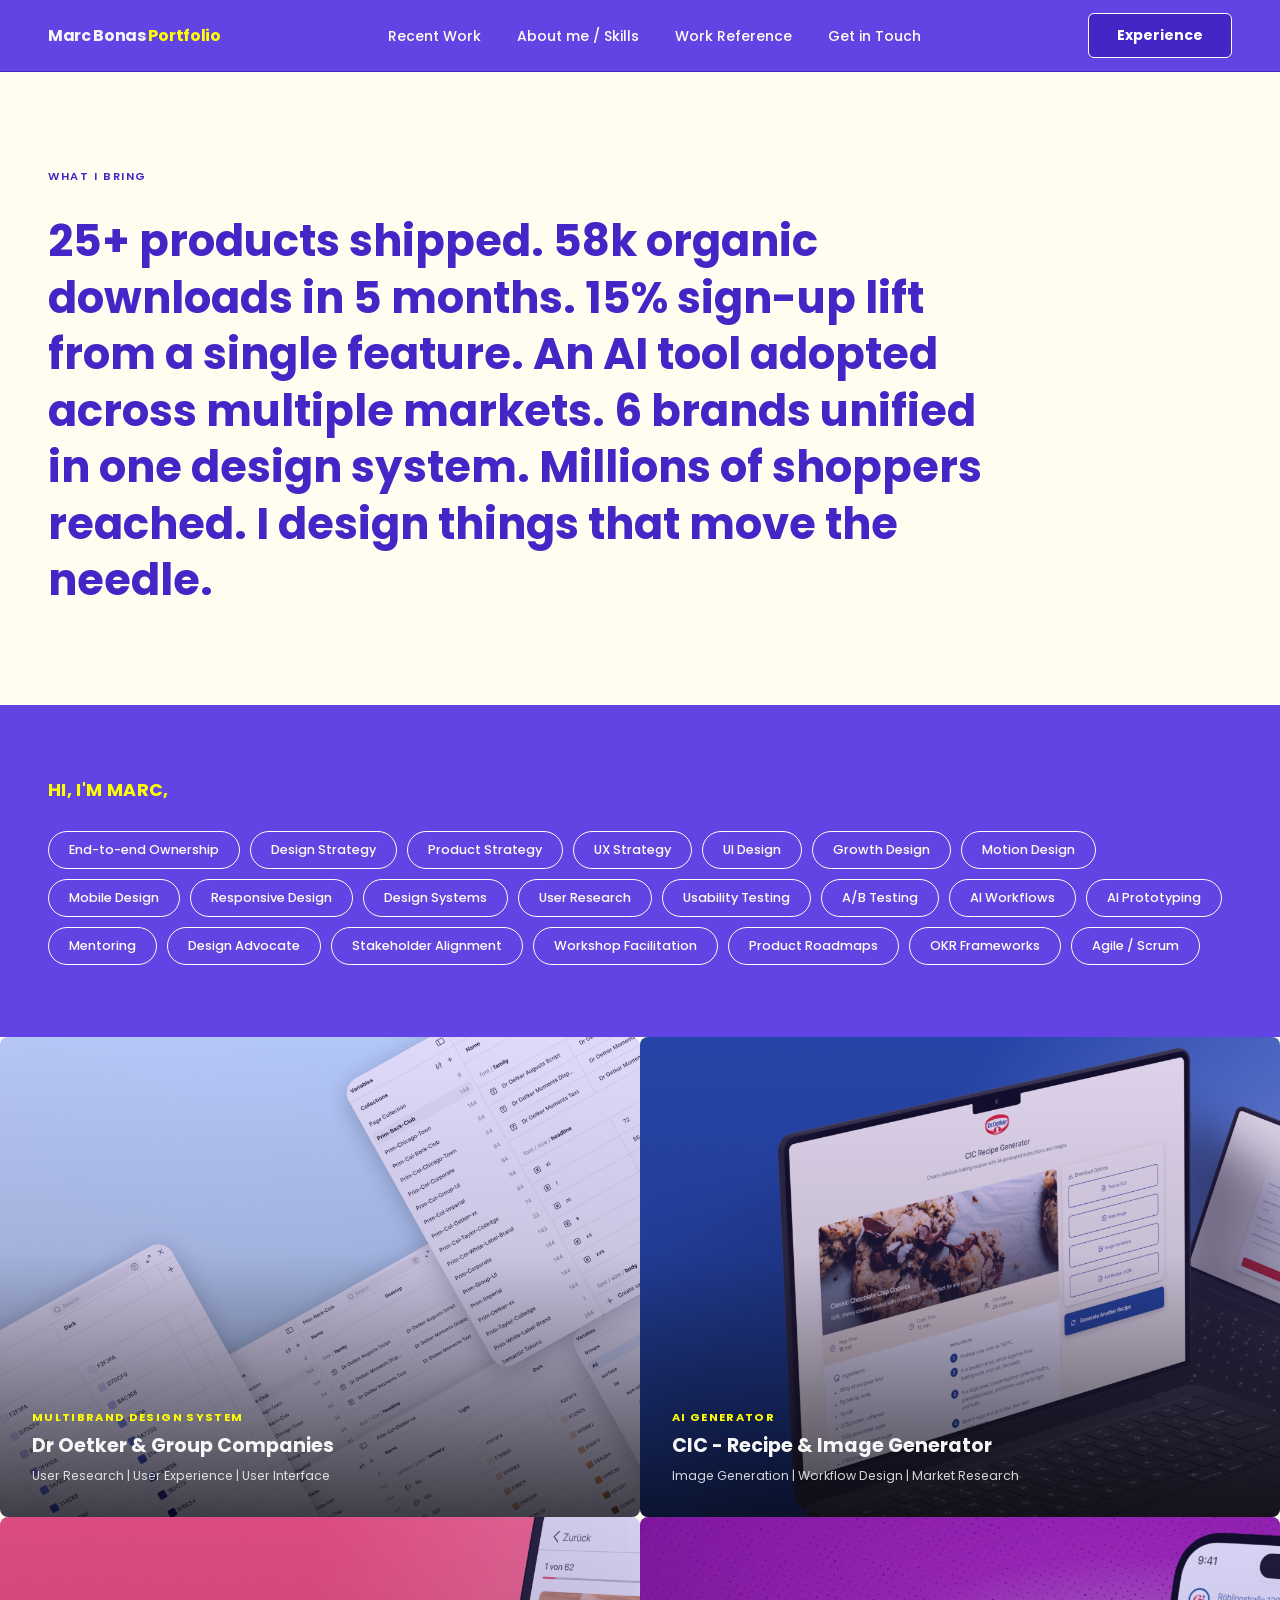
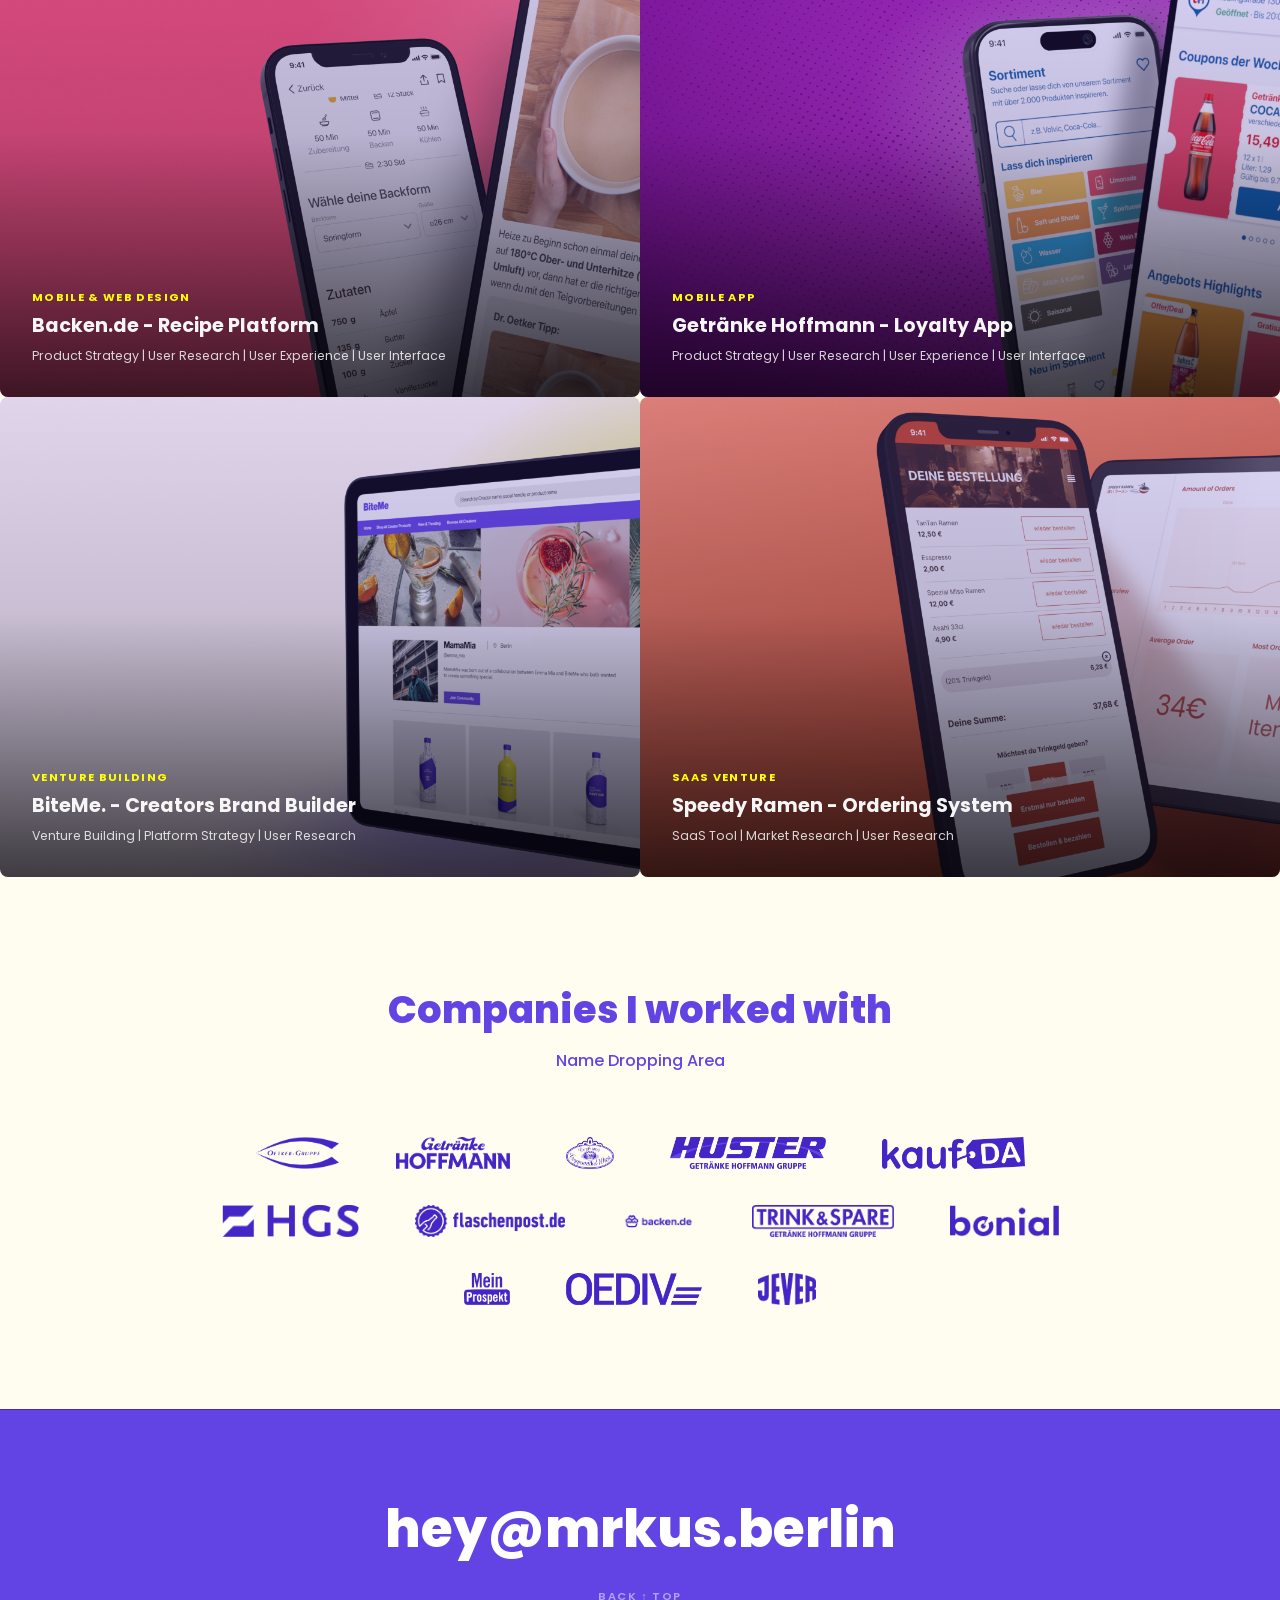
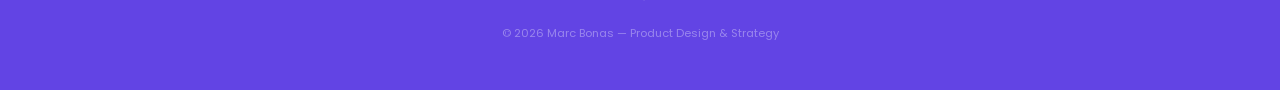
==== index.html @ 0bc45891 "Initial commit: portfolio homepage and CIC case study template Homepage with hero, skills, case stud" ====
<!DOCTYPE html>
<html lang="en">
<head>
  <meta charset="UTF-8">
  <meta name="viewport" content="width=device-width, initial-scale=1.0">
  <title>Marc Bonas — Product Design & Strategy</title>
  <link rel="preconnect" href="https://fonts.googleapis.com">
  <link rel="preconnect" href="https://fonts.gstatic.com" crossorigin>
  <link href="https://fonts.googleapis.com/css2?family=Poppins:ital,wght@0,400;0,500;0,600;0,700;0,800;0,900;1,700&display=swap" rel="stylesheet">
  <link rel="stylesheet" href="css/style.css">
</head>
<body>

  <!-- NAVBAR -->
  <nav class="navbar">
    <a href="index.html" class="logo">Marc Bonas <span class="logo-accent">Portfolio</span></a>
    <ul class="nav-links">
      <li><a href="#recent-work">Recent Work</a></li>
      <li><a href="about.html">About me / Skills</a></li>
      <li><a href="work-reference.html">Work Reference</a></li>
      <li><a href="mailto:hey@mrkus.berlin">Get in Touch</a></li>
    </ul>
    <a href="cv.html" class="btn-nav">Experience</a>
    <button class="hamburger" aria-label="Toggle menu">
      <span></span><span></span><span></span>
    </button>
  </nav>

  <!-- HERO -->
  <section class="hero">
    <div class="hero-inner">
      <span class="label">What I Bring</span>
      <h1 class="hero-text fade-up">
        25+ products shipped. 58k organic downloads in 5 months. 15% sign-up lift from a single feature. An AI tool adopted across multiple markets. 6 brands unified in one design system. Millions of shoppers reached. <strong>I design things that move the needle.</strong>
      </h1>
    </div>
  </section>

  <!-- SKILLS -->
  <section class="skills">
    <div class="skills-inner">
      <p class="skills-intro">HI, I'M MARC,</p>
      <div class="tags">
        <span class="tag">End-to-end Ownership</span>
        <span class="tag">Design Strategy</span>
        <span class="tag">Product Strategy</span>
        <span class="tag">UX Strategy</span>
        <span class="tag">UI Design</span>
        <span class="tag">Growth Design</span>
        <span class="tag">Motion Design</span>
        <span class="tag">Mobile Design</span>
        <span class="tag">Responsive Design</span>
        <span class="tag">Design Systems</span>
        <span class="tag">User Research</span>
        <span class="tag">Usability Testing</span>
        <span class="tag">A/B Testing</span>
        <span class="tag">AI Workflows</span>
        <span class="tag">AI Prototyping</span>
        <span class="tag">Mentoring</span>
        <span class="tag">Design Advocate</span>
        <span class="tag">Stakeholder Alignment</span>
        <span class="tag">Workshop Facilitation</span>
        <span class="tag">Product Roadmaps</span>
        <span class="tag">OKR Frameworks</span>
        <span class="tag">Agile / Scrum</span>
      </div>
    </div>
  </section>

  <!-- CASE STUDIES -->
  <section id="recent-work">
    <div class="case-grid">

      <a href="work/design-system.html" class="case-card fade-up">
        <img src="assets/case-studies/design-system/teaser.png" alt="Dr Oetker & Group Companies">
        <div class="case-overlay">
          <span class="case-cat">Multibrand Design System</span>
          <h3 class="case-title">Dr Oetker & Group Companies</h3>
          <p class="case-tags">User Research | User Experience | User Interface</p>
        </div>
      </a>

      <a href="work/cic.html" class="case-card fade-up">
        <img src="assets/case-studies/cic/teaser.png" alt="CIC - Recipe & Image Generator">
        <div class="case-overlay">
          <span class="case-cat">AI Generator</span>
          <h3 class="case-title">CIC - Recipe & Image Generator</h3>
          <p class="case-tags">Image Generation | Workflow Design | Market Research</p>
        </div>
      </a>

      <a href="work/backende.html" class="case-card fade-up">
        <img src="assets/case-studies/backen/teaser.png" alt="Backen.de - Recipe Platform">
        <div class="case-overlay">
          <span class="case-cat">Mobile & Web Design</span>
          <h3 class="case-title">Backen.de - Recipe Platform</h3>
          <p class="case-tags">Product Strategy | User Research | User Experience | User Interface</p>
        </div>
      </a>

      <a href="work/gh-go.html" class="case-card fade-up">
        <img src="assets/case-studies/ghgo/teaser.png" alt="Getränke Hoffmann - Loyalty App">
        <div class="case-overlay">
          <span class="case-cat">Mobile App</span>
          <h3 class="case-title">Getränke Hoffmann - Loyalty App</h3>
          <p class="case-tags">Product Strategy | User Research | User Experience | User Interface</p>
        </div>
      </a>

      <a href="work/biteme.html" class="case-card fade-up">
        <img src="assets/case-studies/biteme/teaser.png" alt="BiteMe. - Creators Brand Builder">
        <div class="case-overlay">
          <span class="case-cat">Venture Building</span>
          <h3 class="case-title">BiteMe. - Creators Brand Builder</h3>
          <p class="case-tags">Venture Building | Platform Strategy | User Research</p>
        </div>
      </a>

      <a href="work/speedy-ramen.html" class="case-card fade-up">
        <img src="assets/case-studies/speedy-ramen/teaser.png" alt="Speedy Ramen - Ordering System">
        <div class="case-overlay">
          <span class="case-cat">SaaS Venture</span>
          <h3 class="case-title">Speedy Ramen - Ordering System</h3>
          <p class="case-tags">SaaS Tool | Market Research | User Research</p>
        </div>
      </a>

    </div>
  </section>

  <!-- COMPANIES -->
  <section class="companies fade-up">
    <div class="companies-inner">
      <h2 class="section-title">Companies I worked with</h2>
      <p class="section-sub">Name Dropping Area</p>
      <div class="logos-grid">
        <img src="assets/logos/oetker.png" alt="Dr Oetker">
        <img src="assets/logos/gh.png" alt="Getränke Hoffmann">
        <img src="assets/logos/coppenrath.png" alt="Coppenrath Wiese">
        <img src="assets/logos/huster.png" alt="Huster">
        <img src="assets/logos/radeberger.png" alt="Radeberger">
        <img src="assets/logos/hgs.png" alt="HGS">
        <img src="assets/logos/flaschenpost.png" alt="Flaschenpost">
        <img src="assets/logos/bao.png" alt="Backen.de">
        <img src="assets/logos/ts.png" alt="Trink & Spare">
        <img src="assets/logos/bonial.png" alt="Bonial">
        <img src="assets/logos/mp.png" alt="Mein Preispirat">
        <img src="assets/logos/oediv.png" alt="OEDIV">
        <img src="assets/logos/jever.png" alt="Jever">
      </div>
    </div>
  </section>

  <!-- FOOTER -->
  <footer class="footer">
    <a href="mailto:hey@mrkus.berlin" class="footer-email">hey@mrkus.berlin</a>
    <a href="#top" class="back-top">BACK ↑ TOP</a>
    <p class="footer-copy">© 2026 Marc Bonas — Product Design & Strategy</p>
  </footer>

  <script src="js/main.js"></script>
</body>
</html>
---- css/style.css ----
:root {
  --purple: #6244E4;
  --purple-dark: #4426C6;
  --cream: #FFFDEF;
  --offwhite: #F6F6F6;
  --yellow: #FFFF00;
  --dark: #111111;
  --white: #ffffff;
  --muted: rgba(98, 68, 228, 0.35);
  --font: 'Poppins', sans-serif;
  --nav-h: 72px;
  --max-w: 1280px;
}

*, *::before, *::after { box-sizing: border-box; margin: 0; padding: 0; }

html { scroll-behavior: smooth; }

body {
  font-family: var(--font);
  background: var(--cream);
  color: var(--dark);
  overflow-x: hidden;
}

img { display: block; max-width: 100%; }

a { text-decoration: none; }

/* ─── NAVBAR ─────────────────────────────────────── */
.navbar {
  position: fixed;
  inset: 0 0 auto 0;
  z-index: 200;
  height: var(--nav-h);
  display: flex;
  align-items: center;
  justify-content: space-between;
  padding: 0 48px;
  background: var(--purple);
  border-bottom: 1px solid var(--purple-dark);
}

.logo {
  font-size: 1rem;
  font-weight: 700;
  color: var(--offwhite);
  letter-spacing: -0.02em;
  white-space: nowrap;
}

.logo-accent {
  color: var(--yellow);
}

.nav-links {
  display: flex;
  list-style: none;
  gap: 36px;
}

.nav-links a {
  font-size: 0.875rem;
  font-weight: 500;
  color: var(--cream);
  transition: color 0.2s;
  position: relative;
  padding-bottom: 2px;
}

.nav-links a::after {
  content: '';
  position: absolute;
  bottom: -2px;
  left: 0;
  right: 0;
  height: 1.5px;
  background: var(--cream);
  transform: scaleX(0);
  transition: transform 0.2s;
}

.nav-links a:hover { color: var(--yellow); }
.nav-links a:hover::after { transform: scaleX(0); }
.nav-links a.active::after { transform: scaleX(1); }

.btn-nav {
  display: inline-flex;
  align-items: center;
  padding: 11px 28px;
  border: 1px solid var(--cream);
  border-radius: 6px;
  font-family: var(--font);
  font-size: 0.875rem;
  font-weight: 700;
  background: var(--purple-dark);
  color: var(--white);
  transition: opacity 0.2s;
  white-space: nowrap;
}

.btn-nav:hover {
  opacity: 0.85;
}

.hamburger {
  display: none;
  flex-direction: column;
  gap: 5px;
  background: none;
  border: none;
  cursor: pointer;
  padding: 6px;
}

.hamburger span {
  display: block;
  width: 24px;
  height: 2px;
  background: var(--cream);
  border-radius: 2px;
  transition: all 0.3s;
}

/* ─── HERO ───────────────────────────────────────── */
.hero {
  padding: calc(var(--nav-h) + 96px) 48px 96px;
  background: var(--cream);
}

.hero-inner { max-width: var(--max-w); margin: 0 auto; }

.label {
  display: block;
  font-size: 0.7rem;
  font-weight: 600;
  letter-spacing: 0.14em;
  text-transform: uppercase;
  color: var(--purple-dark);
  margin-bottom: 28px;
}

.hero-text {
  font-size: clamp(1.75rem, 3.4vw, 3.375rem);
  font-weight: 700;
  line-height: 1.3;
  color: var(--purple-dark);
  max-width: 960px;
}

/* ─── SKILLS ─────────────────────────────────────── */
.skills {
  background: var(--purple);
  padding: 72px 48px;
}

.skills-inner { max-width: var(--max-w); margin: 0 auto; }

.skills-intro {
  font-size: 1.1rem;
  font-weight: 700;
  letter-spacing: 0.02em;
  color: var(--yellow);
  margin-bottom: 28px;
}

.tags {
  display: flex;
  flex-wrap: wrap;
  gap: 10px;
}

.tag {
  display: inline-block;
  padding: 9px 20px;
  border: 1px solid var(--cream);
  border-radius: 100px;
  font-size: 0.8rem;
  font-weight: 500;
  color: var(--cream);
  transition: background 0.2s;
}

.tag:hover { background: rgba(255,255,255,0.12); }

/* ─── CASE STUDIES ───────────────────────────────── */
.case-grid {
  display: grid;
  grid-template-columns: 1fr 1fr;
}

.case-card {
  position: relative;
  display: block;
  overflow: hidden;
  border-radius: 8px;
  aspect-ratio: 4 / 3;
}

.case-card img {
  width: 100%;
  height: 100%;
  object-fit: cover;
  transition: transform 0.5s ease;
}

.case-card:hover img { transform: scale(1.05); }

.case-overlay {
  position: absolute;
  inset: 0;
  background: linear-gradient(to top, rgba(0,0,0,0.72) 0%, rgba(0,0,0,0.1) 55%, transparent 100%);
  display: flex;
  flex-direction: column;
  justify-content: flex-end;
  padding: 32px;
  transition: background 0.3s;
}

.case-card:hover .case-overlay {
  background: linear-gradient(to top, rgba(68,38,198,0.92) 0%, rgba(98,68,228,0.4) 55%, transparent 100%);
}

.case-cat {
  font-size: 0.7rem;
  font-weight: 700;
  letter-spacing: 0.12em;
  text-transform: uppercase;
  color: var(--yellow);
  margin-bottom: 8px;
}

.case-title {
  font-size: 1.2rem;
  font-weight: 700;
  color: var(--offwhite);
  line-height: 1.3;
  margin-bottom: 8px;
}

.case-tags {
  font-size: 0.78rem;
  color: var(--offwhite);
  font-weight: 400;
  opacity: 0.85;
}

/* ─── COMPANIES ──────────────────────────────────── */
.companies {
  background: var(--cream);
  padding: 104px 48px;
  text-align: center;
}

.companies-inner { max-width: var(--max-w); margin: 0 auto; }

.section-title {
  font-size: clamp(1.75rem, 3vw, 2.5rem);
  font-weight: 800;
  color: var(--purple);
  margin-bottom: 10px;
}

.section-sub {
  font-size: 1rem;
  font-weight: 500;
  color: var(--purple);
  margin-bottom: 64px;
}

.logos-grid {
  display: flex;
  flex-wrap: wrap;
  justify-content: center;
  align-items: center;
  gap: 36px 56px;
  max-width: 880px;
  margin: 0 auto;
}

.logos-grid img {
  height: 32px;
  width: auto;
  object-fit: contain;
}

/* ─── FOOTER ─────────────────────────────────────── */
.footer {
  background: var(--purple);
  padding: 80px 48px 48px;
  display: flex;
  flex-direction: column;
  align-items: center;
  gap: 20px;
  text-align: center;
  border-top: 1px solid var(--purple-dark);
}

.footer-email {
  font-size: clamp(1.75rem, 4.5vw, 3.25rem);
  font-weight: 800;
  color: white;
  transition: opacity 0.2s;
}

.footer-email:hover { opacity: 0.75; }

.back-top {
  font-size: 0.7rem;
  font-weight: 600;
  letter-spacing: 0.12em;
  color: rgba(255,255,255,0.5);
  transition: color 0.2s;
}

.back-top:hover { color: white; }

.footer-copy {
  font-size: 0.7rem;
  color: rgba(255,255,255,0.35);
}

/* ─── ABOUT PAGE ─────────────────────────────────── */
.about-hero {
  background: var(--purple);
  padding: calc(var(--nav-h) + 56px) 48px 56px;
}

.about-hero-inner {
  max-width: var(--max-w);
  margin: 0 auto;
  display: flex;
  align-items: center;
  gap: 32px;
}

.about-avatar {
  width: 100px;
  height: 100px;
  border-radius: 50%;
  object-fit: cover;
  flex-shrink: 0;
}

.about-hero-text h1 {
  font-size: 1.25rem;
  font-weight: 800;
  color: white;
  letter-spacing: 0.05em;
  text-transform: uppercase;
  margin-bottom: 4px;
}

.about-hero-text .tagline {
  font-size: 0.9rem;
  color: rgba(255,255,255,0.7);
  margin-bottom: 16px;
  font-weight: 500;
}

.about-hero-text p {
  font-size: 0.85rem;
  color: rgba(255,255,255,0.65);
  line-height: 1.7;
  max-width: 560px;
  font-style: italic;
}

.crafting {
  padding: 80px 48px;
  background: var(--cream);
}

.crafting-inner { max-width: var(--max-w); margin: 0 auto; }

.crafting h2 {
  font-size: clamp(3rem, 8vw, 6.5rem);
  font-weight: 900;
  color: var(--dark);
  line-height: 1.0;
  letter-spacing: -0.03em;
}

.contribution {
  padding: 80px 48px;
  background: var(--cream);
  border-top: 1px solid rgba(91,69,245,0.1);
}

.contribution-inner {
  max-width: var(--max-w);
  margin: 0 auto;
}

.contribution h3 {
  font-size: 0.85rem;
  color: rgba(17,17,17,0.5);
  font-weight: 500;
  text-align: center;
  margin-bottom: 40px;
}

.contribution ol {
  list-style: none;
  display: flex;
  flex-direction: column;
  gap: 0;
  max-width: 560px;
  margin: 0 auto;
}

.contribution ol li {
  display: flex;
  align-items: baseline;
  gap: 16px;
  font-size: 1rem;
  font-weight: 500;
  color: var(--dark);
  padding: 14px 0;
  border-bottom: 1px solid rgba(91,69,245,0.1);
}

.contribution ol li:last-child { border-bottom: none; }

.contribution ol li .num {
  font-size: 0.8rem;
  color: var(--purple);
  font-weight: 600;
  min-width: 16px;
}

.kpis {
  padding: 80px 48px;
  background: var(--cream);
}

.kpis-inner {
  max-width: var(--max-w);
  margin: 0 auto;
}

.kpis h2 {
  font-size: clamp(1.75rem, 3vw, 2.5rem);
  font-weight: 800;
  color: var(--purple);
  text-align: center;
  margin-bottom: 40px;
}

.kpi-grid {
  display: grid;
  grid-template-columns: repeat(4, 1fr);
  gap: 16px;
}

.kpi-card {
  border-radius: 8px;
  padding: 32px 24px;
  display: flex;
  flex-direction: column;
  gap: 8px;
}

.kpi-card:nth-child(1) { background: #4A36D4; }
.kpi-card:nth-child(2) { background: #6B5AF5; }
.kpi-card:nth-child(3) { background: #8F82F5; }
.kpi-card:nth-child(4) { background: #C8C2F8; }

.kpi-card .kpi-val {
  font-size: 2rem;
  font-weight: 800;
  color: white;
  line-height: 1;
}

.kpi-card .kpi-label {
  font-size: 0.7rem;
  font-weight: 500;
  color: rgba(255,255,255,0.65);
  text-transform: uppercase;
  letter-spacing: 0.08em;
}

.languages {
  padding: 80px 48px;
  background: var(--cream);
  text-align: center;
  border-top: 1px solid rgba(91,69,245,0.1);
}

.languages-inner { max-width: var(--max-w); margin: 0 auto; }

.languages h2 {
  font-size: clamp(1.75rem, 3vw, 2.5rem);
  font-weight: 800;
  color: var(--purple);
  margin-bottom: 40px;
}

.lang-list {
  display: flex;
  justify-content: center;
  gap: 64px;
}

.lang-item {
  display: flex;
  flex-direction: column;
  gap: 4px;
}

.lang-name {
  font-size: 0.7rem;
  font-weight: 700;
  letter-spacing: 0.1em;
  text-transform: uppercase;
  color: var(--purple);
}

.lang-level {
  font-size: 0.7rem;
  color: var(--muted);
  font-weight: 500;
}

.toolkit {
  padding: 80px 48px;
  background: var(--cream);
  text-align: center;
  border-top: 1px solid rgba(91,69,245,0.1);
}

.toolkit-inner { max-width: var(--max-w); margin: 0 auto; }

.toolkit h2 {
  font-size: clamp(1.75rem, 3vw, 2.5rem);
  font-weight: 800;
  color: var(--purple);
  margin-bottom: 40px;
}

.tool-grid {
  display: grid;
  grid-template-columns: repeat(4, 1fr);
  gap: 24px;
  max-width: 480px;
  margin: 0 auto;
}

.tool-item {
  display: flex;
  flex-direction: column;
  align-items: center;
  gap: 8px;
}

.tool-item img {
  width: 56px;
  height: 56px;
  object-fit: contain;
  border-radius: 12px;
}

.tool-item span {
  font-size: 0.65rem;
  font-weight: 600;
  letter-spacing: 0.06em;
  text-transform: uppercase;
  color: var(--muted);
}

/* ─── CASE STUDY PAGE ────────────────────────────── */
.cs-hero {
  position: relative;
  min-height: 640px;
  display: flex;
  align-items: flex-start;
  overflow: hidden;
}

.cs-hero-bg {
  position: absolute;
  inset: 0;
  width: 100%;
  height: 100%;
  object-fit: cover;
  object-position: center;
  z-index: 0;
}

.cs-hero::after {
  content: '';
  position: absolute;
  inset: 0;
  background: linear-gradient(180deg, rgba(0,0,0,0.4) 0%, rgba(0,0,0,0.05) 35%, rgba(0,0,0,0.3) 100%);
  z-index: 1;
}

.cs-hero-content {
  position: relative;
  z-index: 2;
  width: 100%;
  max-width: var(--max-w);
  margin: 0 auto;
  padding: calc(var(--nav-h) + 48px) 48px 0;
  display: flex;
  flex-direction: column;
  align-items: center;
  gap: 10px;
}

.cs-hero-name {
  font-size: clamp(2.5rem, 6vw, 4rem);
  font-weight: 900;
  color: white;
  letter-spacing: 0.02em;
  text-shadow: 0 4px 24px rgba(0,0,0,0.35);
}

.cs-hero-subtitle {
  font-size: 0.75rem;
  font-weight: 700;
  letter-spacing: 0.16em;
  text-transform: uppercase;
  color: rgba(255,255,255,0.9);
  text-shadow: 0 2px 12px rgba(0,0,0,0.3);
}

.cs-recap {
  text-align: center;
  margin-bottom: 56px;
}

.cs-recap-title {
  font-size: 1.75rem;
  font-weight: 800;
  color: var(--dark);
  margin-bottom: 4px;
}

.cs-recap-subtitle {
  font-size: 0.85rem;
  color: rgba(17,17,17,0.5);
}

.cs-meta {
  background: var(--cream);
  padding: 72px 48px;
}

.cs-meta-inner {
  max-width: var(--max-w);
  margin: 0 auto;
  display: grid;
  grid-template-columns: 1fr 300px;
  gap: 64px;
  align-items: start;
}

.cs-meta-main {
  display: flex;
  flex-direction: column;
  gap: 40px;
}

.cs-meta-row {
  display: grid;
  grid-template-columns: 1fr 1fr;
  gap: 48px;
}

.cs-meta-side {
  display: flex;
  flex-direction: column;
  gap: 32px;
}

.meta-label {
  display: block;
  font-size: 0.65rem;
  font-weight: 700;
  letter-spacing: 0.12em;
  text-transform: uppercase;
  color: var(--purple);
  margin-bottom: 8px;
}

.meta-val {
  font-size: 0.85rem;
  font-weight: 500;
  color: var(--dark);
  line-height: 1.6;
}

.cs-meta p {
  font-size: 0.9rem;
  line-height: 1.8;
  color: rgba(17,17,17,0.7);
}

.cs-challenge h4 {
  font-size: 0.65rem;
  font-weight: 700;
  letter-spacing: 0.12em;
  text-transform: uppercase;
  color: var(--purple);
  margin-bottom: 12px;
}

.cs-challenge p {
  font-size: 0.9rem;
  line-height: 1.8;
  color: rgba(17,17,17,0.7);
}

.cs-jump {
  background: var(--purple);
  padding: 40px 48px;
  display: flex;
  flex-direction: column;
  align-items: center;
  gap: 20px;
}

.cs-jump-label {
  text-align: center;
  font-size: 0.75rem;
  font-weight: 700;
  letter-spacing: 0.14em;
  text-transform: uppercase;
  color: var(--purple-dark);
}

.cs-jump-links {
  display: flex;
  justify-content: center;
  gap: 48px;
}

.cs-jump-links a {
  font-size: 0.875rem;
  font-weight: 600;
  color: rgba(255,255,255,1);
  transition: color 0.2s;
}

.cs-jump-links a:hover { color: var(--yellow); }

.cs-section {
  padding: 96px 48px;
  background: var(--cream);
}

.cs-section-inner {
  max-width: var(--max-w);
  margin: 0 auto;
}

.cs-section h2 {
  font-size: clamp(2rem, 5vw, 4rem);
  font-weight: 900;
  color: var(--purple);
  text-align: center;
  margin-bottom: 72px;
}

.cs-feature {
  display: flex;
  flex-direction: column;
  gap: 40px;
  margin-bottom: 80px;
}

.cs-feature img {
  width: 100%;
  display: block;
}

.cs-feature-text h3 {
  font-size: 1.5rem;
  font-weight: 800;
  text-transform: uppercase;
  color: var(--dark);
  margin-bottom: 16px;
}

.cs-feature-text p {
  font-size: 0.875rem;
  line-height: 1.8;
  color: rgba(17,17,17,0.65);
}

.cs-feature-text p + p { margin-top: 16px; }

.cs-role {
  display: grid;
  grid-template-columns: 280px 1fr;
  gap: 48px;
}

.cs-role-title {
  font-size: 2.25rem;
  font-weight: 600;
  color: var(--dark);
  line-height: 1.2;
}

.cs-role-text p {
  font-size: 0.9rem;
  line-height: 1.8;
  color: rgba(17,17,17,0.65);
}

.cs-role-text p + p { margin-top: 16px; }

/* Product feature blocks: text overlaid on a near-full-bleed image (tablet + desktop). */
.cs-feature.product {
  position: relative;
  width: 100vw;
  margin-left: calc(50% - 50vw);
  display: flex;
  align-items: center;
  min-height: 560px;
  margin-bottom: -220px;
}

.cs-feature.product .cs-feature-text {
  position: absolute;
  top: 18%;
  transform: translateY(-50%);
  max-width: 300px;
  z-index: 2;
  text-align: left;
}

.cs-feature.product.media-right .cs-feature-text {
  left: max(48px, calc((100vw - var(--max-w)) / 2 + 48px));
  margin-left: 40px;
}

.cs-feature.product.media-left .cs-feature-text {
  right: max(140px, calc((100vw - var(--max-w)) / 2 + 140px));
  margin-right: -20px;
}

.cs-feature.product .cs-feature-media { display: flex; }
.cs-feature.product .cs-feature-media img {
  display: block;
  width: 120vw;
  max-width: 1900px;
  height: auto;
}

.cs-feature.product.media-right .cs-feature-media { margin-left: auto; margin-right: -10px; }
.cs-feature.product.media-left .cs-feature-media { margin-right: auto; margin-left: -140px; }

/* Desktop only: tighten spacing between blocks further */
@media (min-width: 1200px) {
  .cs-feature.product { margin-bottom: -370px; }
}

/* Below desktop (tablet + mobile): drop the overlay entirely, stack text then mockup */
@media (max-width: 1199px) {
  .cs-feature.product {
    position: static;
    width: auto;
    margin-left: 0;
    min-height: 0;
    display: flex;
    flex-direction: column;
    align-items: stretch;
    gap: 24px;
    margin-bottom: 80px;
  }
  .cs-feature.product .cs-feature-text {
    position: static;
    transform: none;
    max-width: none;
    left: auto;
    right: auto;
    margin: 0;
    order: 1;
  }
  .cs-feature.product .cs-feature-media { order: 2; }
  .cs-feature.product .cs-feature-media img { width: 100%; max-width: 100%; }
  .cs-feature.product.media-right .cs-feature-media,
  .cs-feature.product.media-left .cs-feature-media { margin: 0; }
}

.cs-impact {
  background: var(--cream);
  padding: 96px 48px;
  border-top: 1px solid rgba(91,69,245,0.1);
}

.cs-impact-inner { max-width: var(--max-w); margin: 0 auto; }

.cs-impact h2 {
  font-size: clamp(2rem, 5vw, 4rem);
  font-weight: 900;
  color: var(--purple);
  text-align: center;
  margin-bottom: 48px;
}

.impact-grid {
  display: grid;
  grid-template-columns: repeat(2, 1fr);
  gap: 16px;
  margin-bottom: 72px;
}

.impact-card {
  background: var(--purple);
  border-radius: 8px;
  padding: 40px 36px;
  font-family: 'Courier New', Courier, monospace;
}

.impact-card .impact-val {
  font-family: var(--font);
  font-size: clamp(2.75rem, 5vw, 4rem);
  font-weight: 800;
  color: white;
  margin-bottom: 12px;
}

.impact-card .impact-label {
  font-size: 0.95rem;
  font-weight: 700;
  color: var(--yellow);
  text-transform: uppercase;
  letter-spacing: 0.04em;
  margin-bottom: 6px;
}

.impact-card .impact-sub {
  font-size: 0.8rem;
  color: rgba(255,255,255,0.65);
}

/* ─── PROCESS: BEFORE/AFTER COMPARE ─────────────── */
.cs-compare { margin-top: 96px; }

.cs-compare-heading {
  font-size: clamp(1.75rem, 3.5vw, 2.75rem);
  font-weight: 800;
  color: var(--purple);
  text-align: center;
  margin-bottom: 40px;
}

.cs-compare-tag {
  display: none;
  font-size: 0.7rem;
  font-weight: 800;
  letter-spacing: 0.14em;
  text-transform: uppercase;
  color: var(--purple);
  margin-bottom: 8px;
}

.cs-compare-grid {
  display: grid;
  grid-template-columns: 1fr 1fr;
  gap: 48px;
}

.cs-compare-label {
  font-size: 1rem;
  color: var(--dark);
  margin-bottom: 20px;
}

.cs-compare-label strong { font-weight: 700; }

.cs-compare-label em {
  font-style: italic;
  font-weight: 400;
  color: rgba(17,17,17,0.55);
}

.cs-compare-flow {
  display: flex;
  flex-wrap: wrap;
  align-items: center;
  gap: 12px;
  font-size: 1.05rem;
  color: rgba(17,17,17,0.75);
}

.cs-compare-flow .arrow { color: var(--purple); }

/* ─── VISUAL LANGUAGE / STYLE SCAPE ─────────────── */
.cs-stylescape {
  padding: 96px 48px;
  background: var(--cream);
}

.cs-stylescape-inner { max-width: var(--max-w); margin: 0 auto; }

.cs-stylescape h2 {
  font-size: clamp(2rem, 5vw, 4rem);
  font-weight: 900;
  color: var(--purple);
  text-align: center;
  margin-bottom: 16px;
}

.cs-stylescape-sub {
  font-size: 0.85rem;
  color: rgba(17,17,17,0.55);
  text-align: center;
  max-width: 560px;
  margin: 0 auto 56px;
  line-height: 1.7;
}

.stylescape-grid {
  display: grid;
  grid-template-columns: repeat(4, 1fr);
  grid-auto-rows: 180px;
  gap: 16px;
}

.stylescape-grid img {
  width: 100%;
  height: 100%;
  object-fit: cover;
  border-radius: 12px;
  box-shadow: 0 12px 40px rgba(0,0,0,0.08);
}

.stylescape-grid .wide { grid-column: span 2; }
.stylescape-grid .tall { grid-row: span 2; }

/* ─── CASE STUDY FOOTER (PREV / NEXT) ───────────── */
.cs-footer {
  background: var(--purple);
  padding: 40px 48px;
  display: flex;
  justify-content: space-between;
  align-items: center;
  border-top: 1px solid var(--purple-dark);
}

.cs-nav-link {
  display: flex;
  align-items: center;
  gap: 8px;
  font-size: 0.85rem;
  font-weight: 600;
  color: rgba(255,255,255,0.75);
  transition: color 0.2s;
}

.cs-nav-link:hover { color: white; }
.cs-nav-link.next { flex-direction: row-reverse; }

.other-projects {
  padding: 32px 48px 80px;
  background: var(--cream);
}

.other-projects-inner { max-width: var(--max-w); margin: 0 auto; }

.other-projects-inner::before {
  content: '';
  display: block;
  width: 100%;
  height: 1px;
  background: rgba(98,68,228,0.15);
  margin: 0 0 40px;
}

.other-projects h3 {
  font-size: 1.25rem;
  font-weight: 700;
  color: var(--purple);
  text-align: center;
  margin-bottom: 32px;
}

.other-grid {
  display: grid;
  grid-template-columns: repeat(5, 1fr);
  gap: 16px;
}

.other-card {
  display: block;
  border-radius: 8px;
  overflow: hidden;
  aspect-ratio: 4/3;
  position: relative;
}

.other-card img {
  width: 100%;
  height: 100%;
  object-fit: cover;
  transition: transform 0.4s;
}

.other-card:hover img { transform: scale(1.05); }

.other-overlay {
  position: absolute;
  inset: 0;
  background: linear-gradient(to top, rgba(0,0,0,0.72) 0%, rgba(0,0,0,0.1) 55%, transparent 100%);
  display: flex;
  flex-direction: column;
  justify-content: flex-end;
  padding: 16px;
}

.other-cat {
  font-size: 0.6rem;
  font-weight: 700;
  letter-spacing: 0.1em;
  text-transform: uppercase;
  color: var(--yellow);
  margin-bottom: 4px;
}

.other-title {
  font-size: 0.9rem;
  font-weight: 700;
  color: white;
}

/* ─── CV PAGE ────────────────────────────────────── */
.cv-hero {
  background: var(--cream);
  padding: calc(var(--nav-h) + 64px) 48px 0;
}

.cv-body {
  padding: 0 48px 96px;
  background: var(--cream);
}

.cv-inner {
  max-width: var(--max-w);
  margin: 0 auto;
}

.cv-section {
  display: grid;
  grid-template-columns: 280px 1fr;
  gap: 64px;
  padding: 64px 0;
  border-bottom: 1px solid rgba(91,69,245,0.1);
}

.cv-section:last-child { border-bottom: none; }

.cv-left h2 {
  font-size: 1.5rem;
  font-weight: 800;
  color: var(--purple);
  line-height: 1.2;
  margin-bottom: 12px;
}

.cv-left .company {
  font-size: 0.85rem;
  font-weight: 600;
  color: var(--purple);
  margin-bottom: 4px;
}

.cv-left .period {
  font-size: 0.75rem;
  font-weight: 500;
  color: var(--muted);
  text-transform: uppercase;
  letter-spacing: 0.06em;
  margin-bottom: 4px;
}

.cv-left .duration {
  font-size: 0.75rem;
  color: var(--muted);
}

.cv-left .explore-link {
  display: inline-flex;
  align-items: center;
  gap: 6px;
  margin-top: 16px;
  font-size: 0.75rem;
  font-weight: 600;
  color: var(--purple);
  letter-spacing: 0.04em;
  transition: gap 0.2s;
}

.cv-left .explore-link:hover { gap: 10px; }

.cv-right .role-intro {
  font-size: 0.9rem;
  line-height: 1.75;
  color: var(--purple);
  font-weight: 500;
  margin-bottom: 24px;
}

.cv-right h3 {
  font-size: 1rem;
  font-weight: 700;
  color: var(--dark);
  margin-bottom: 16px;
}

.cv-right ul {
  list-style: none;
  display: flex;
  flex-direction: column;
  gap: 12px;
  margin-bottom: 40px;
}

.cv-right ul li {
  font-size: 0.85rem;
  line-height: 1.7;
  color: rgba(17,17,17,0.7);
  padding-left: 16px;
  position: relative;
}

.cv-right ul li::before {
  content: '•';
  position: absolute;
  left: 0;
  color: var(--purple);
}

.cv-right .role-sub {
  font-size: 0.8rem;
  color: var(--muted);
  font-style: italic;
  line-height: 1.7;
}

/* ─── WORK REFERENCE PAGE ────────────────────────── */
.ref-hero {
  background: var(--purple);
  padding: calc(var(--nav-h) + 48px) 48px 48px;
  text-align: center;
}

.ref-hero h1 {
  font-size: 0.7rem;
  font-weight: 700;
  letter-spacing: 0.16em;
  text-transform: uppercase;
  color: rgba(255,255,255,0.6);
}

.ref-body {
  background: var(--purple);
  padding: 0 48px 80px;
}

.ref-inner {
  max-width: 800px;
  margin: 0 auto;
  display: flex;
  flex-direction: column;
  gap: 32px;
}

.ref-doc {
  background: white;
  border-radius: 8px;
  overflow: hidden;
  box-shadow: 0 8px 40px rgba(0,0,0,0.15);
}

.ref-doc iframe {
  width: 100%;
  height: 1120px;
  border: none;
  display: block;
}

/* ─── ANIMATIONS ─────────────────────────────────── */
.fade-up {
  opacity: 0;
  transform: translateY(32px);
  transition: opacity 0.65s ease, transform 0.65s ease;
}

.fade-up.visible {
  opacity: 1;
  transform: translateY(0);
}

.fade-up:nth-child(2) { transition-delay: 0.1s; }
.fade-up:nth-child(3) { transition-delay: 0.2s; }
.fade-up:nth-child(4) { transition-delay: 0.3s; }
.fade-up:nth-child(5) { transition-delay: 0.4s; }
.fade-up:nth-child(6) { transition-delay: 0.5s; }

/* ─── RESPONSIVE ─────────────────────────────────── */
@media (max-width: 900px) {
  .navbar { padding: 0 24px; }
  .nav-links { display: none; }
  .btn-nav { display: none; }
  .hamburger { display: flex; }

  .nav-links.open {
    display: flex;
    flex-direction: column;
    position: fixed;
    top: var(--nav-h);
    left: 0; right: 0;
    background: var(--purple);
    padding: 24px;
    gap: 20px;
    border-bottom: 1px solid var(--purple-dark);
    z-index: 199;
  }

  .hero { padding: calc(var(--nav-h) + 56px) 24px 56px; }
  .skills { padding: 48px 24px; }
  .case-grid { grid-template-columns: 1fr; }
  .companies { padding: 64px 24px; }
  .footer { padding: 56px 24px 40px; }

  .cs-meta-inner { grid-template-columns: 1fr; gap: 32px; }
  .cs-meta-row { grid-template-columns: 1fr; gap: 24px; }
  .cs-meta-side { flex-direction: row; gap: 24px; }
  .cs-meta-side .cs-meta-block { flex: 1; }
  .cs-role { grid-template-columns: 1fr; gap: 16px; }
  .impact-grid { grid-template-columns: 1fr; }
  .kpi-grid { grid-template-columns: 1fr 1fr; }
  .tool-grid { grid-template-columns: repeat(3, 1fr); }
  .lang-list { gap: 32px; }
  .cv-section { grid-template-columns: 1fr; gap: 24px; }
  .about-hero { padding: calc(var(--nav-h) + 32px) 24px 40px; }
  .crafting { padding: 56px 24px; }
  .contribution { padding: 56px 24px; }
  .kpis { padding: 56px 24px; }
  .languages { padding: 56px 24px; }
  .toolkit { padding: 56px 24px; }
  .cs-section { padding: 64px 24px; }
  .cs-jump { padding: 32px 24px; }
  .cs-jump-links { flex-wrap: wrap; gap: 20px; }
  .cs-impact { padding: 64px 24px; }
  .ref-body { padding: 0 24px 56px; }
  .ref-doc iframe { height: 800px; }
  .cs-footer { padding: 32px 24px; }

  /* Before/After: swap centered heading for inline Before/After tags */
  .cs-compare-grid { grid-template-columns: 1fr; gap: 32px; }
  .cs-compare-heading { display: none; }
  .cs-compare-tag { display: block; }

  /* Other Projects: edge-to-edge snap carousel, inset margins on first/last card */
  .other-projects { padding: 24px 0 56px; }
  .other-projects-inner::before { margin-left: 24px; margin-right: 24px; width: auto; }
  .other-grid {
    display: flex;
    grid-template-columns: none;
    overflow-x: auto;
    scroll-snap-type: x mandatory;
    scroll-padding-left: 24px;
    scroll-padding-right: 24px;
    gap: 16px;
    padding: 0 24px;
    margin: 0;
    -webkit-overflow-scrolling: touch;
  }
  .other-grid::-webkit-scrollbar { display: none; }
  .other-card {
    flex: 0 0 240px;
    scroll-snap-align: start;
  }
}
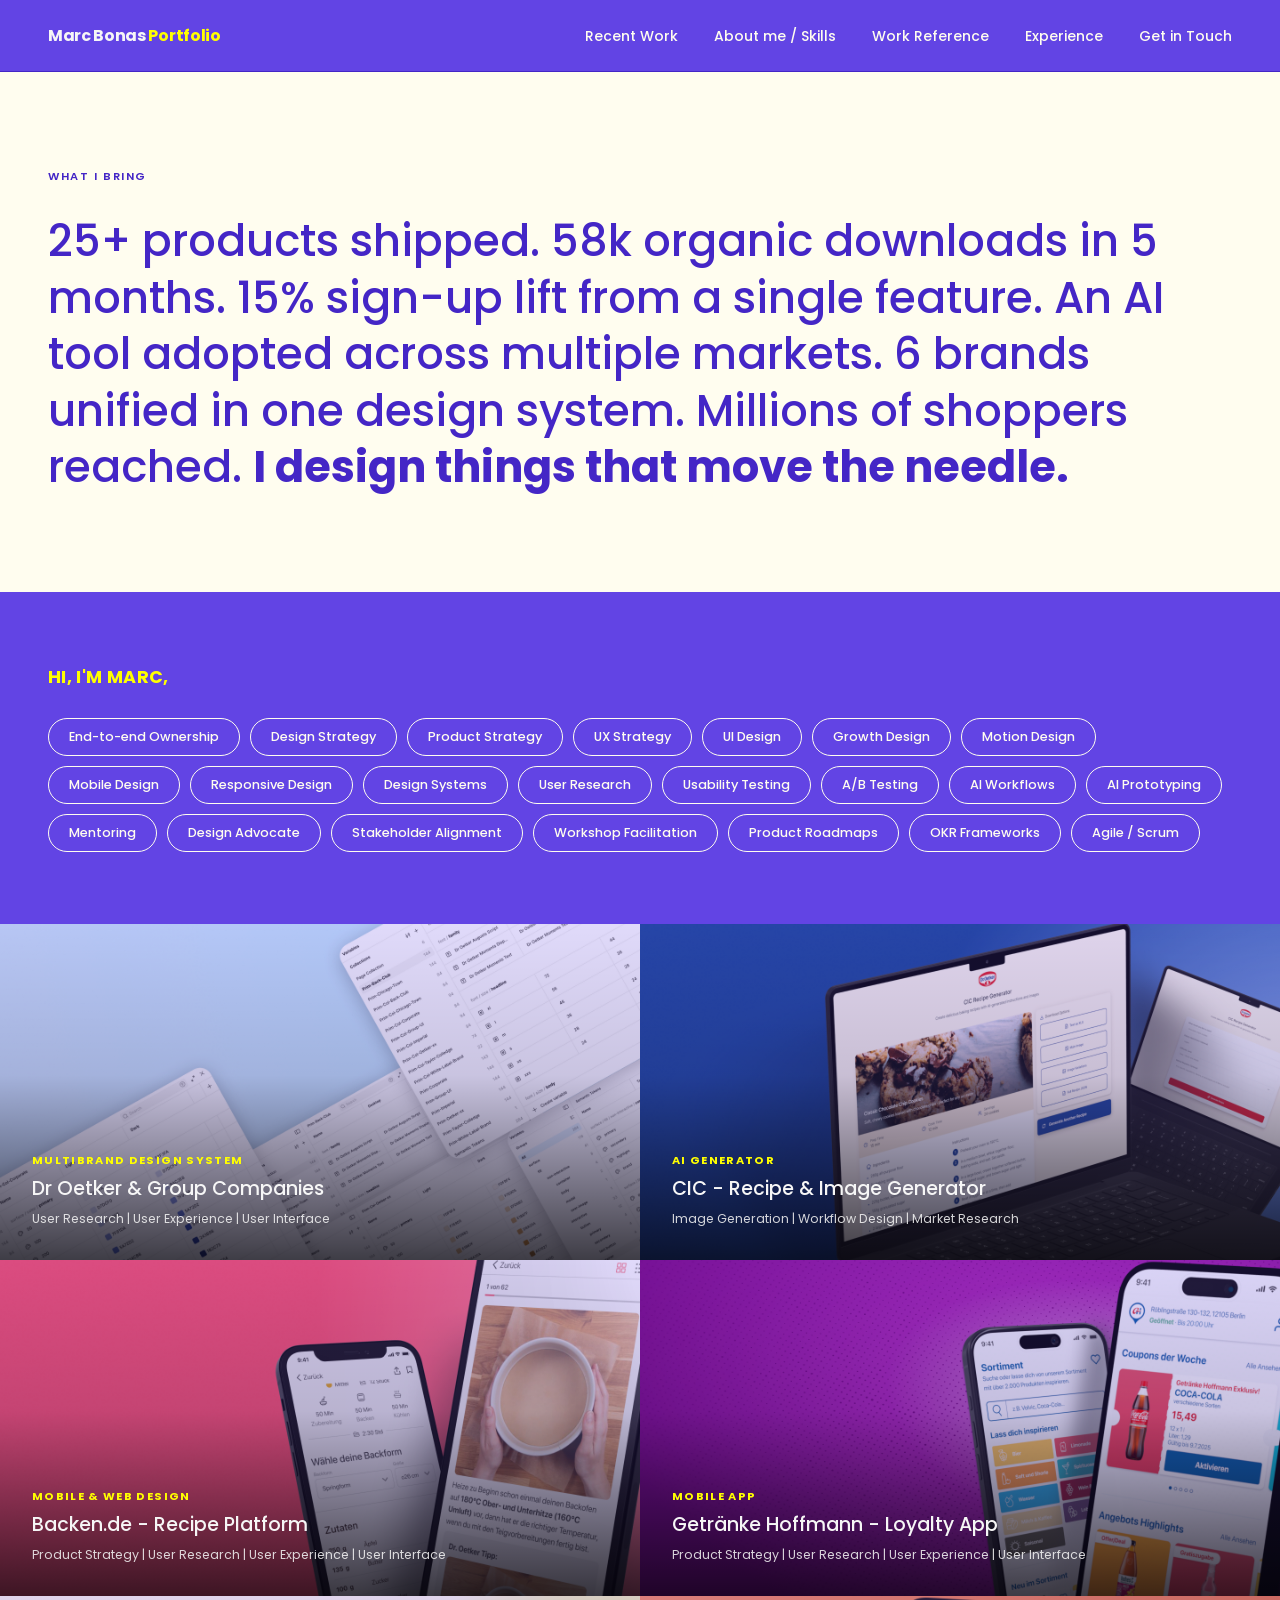
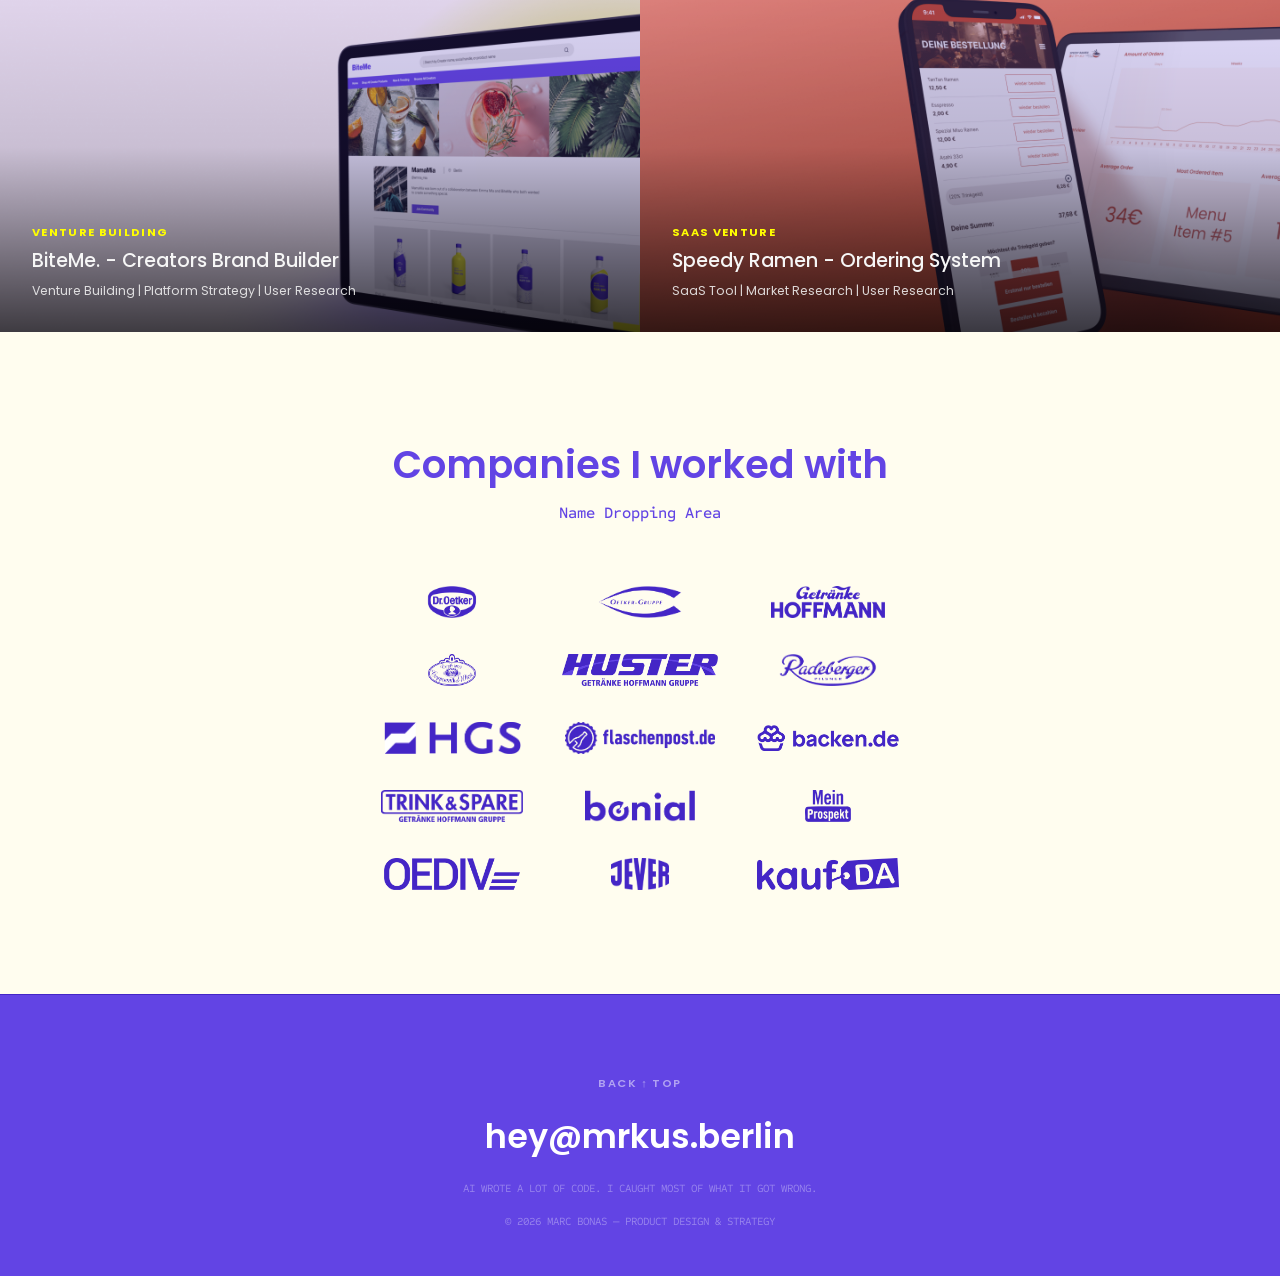
==== commit 2ddbe7b3: "Add mrküs.berlin case study and polish site-wide details Adds a 7th case study documenting the build" ====
--- a/index.html
+++ b/index.html
@@ -6,7 +6,7 @@
   <title>Marc Bonas — Product Design & Strategy</title>
   <link rel="preconnect" href="https://fonts.googleapis.com">
   <link rel="preconnect" href="https://fonts.gstatic.com" crossorigin>
-  <link href="https://fonts.googleapis.com/css2?family=Poppins:ital,wght@0,400;0,500;0,600;0,700;0,800;0,900;1,700&display=swap" rel="stylesheet">
+  <link href="https://fonts.googleapis.com/css2?family=Poppins:ital,wght@0,400;0,500;0,600;0,700;0,800;0,900;1,700&family=Sometype+Mono:ital,wght@0,400;0,500;0,600;0,700;1,400&display=swap" rel="stylesheet">
   <link rel="stylesheet" href="css/style.css">
 </head>
 <body>
@@ -18,9 +18,9 @@
       <li><a href="#recent-work">Recent Work</a></li>
       <li><a href="about.html">About me / Skills</a></li>
       <li><a href="work-reference.html">Work Reference</a></li>
+      <li><a href="cv.html">Experience</a></li>
       <li><a href="mailto:hey@mrkus.berlin">Get in Touch</a></li>
     </ul>
-    <a href="cv.html" class="btn-nav">Experience</a>
     <button class="hamburger" aria-label="Toggle menu">
       <span></span><span></span><span></span>
     </button>
@@ -39,30 +39,30 @@
   <!-- SKILLS -->
   <section class="skills">
     <div class="skills-inner">
-      <p class="skills-intro">HI, I'M MARC,</p>
+      <p class="skills-intro fade-up">HI, I'M MARC,</p>
       <div class="tags">
-        <span class="tag">End-to-end Ownership</span>
-        <span class="tag">Design Strategy</span>
-        <span class="tag">Product Strategy</span>
-        <span class="tag">UX Strategy</span>
-        <span class="tag">UI Design</span>
-        <span class="tag">Growth Design</span>
-        <span class="tag">Motion Design</span>
-        <span class="tag">Mobile Design</span>
-        <span class="tag">Responsive Design</span>
-        <span class="tag">Design Systems</span>
-        <span class="tag">User Research</span>
-        <span class="tag">Usability Testing</span>
-        <span class="tag">A/B Testing</span>
-        <span class="tag">AI Workflows</span>
-        <span class="tag">AI Prototyping</span>
-        <span class="tag">Mentoring</span>
-        <span class="tag">Design Advocate</span>
-        <span class="tag">Stakeholder Alignment</span>
-        <span class="tag">Workshop Facilitation</span>
-        <span class="tag">Product Roadmaps</span>
-        <span class="tag">OKR Frameworks</span>
-        <span class="tag">Agile / Scrum</span>
+        <span class="tag fade-up">End-to-end Ownership</span>
+        <span class="tag fade-up">Design Strategy</span>
+        <span class="tag fade-up">Product Strategy</span>
+        <span class="tag fade-up">UX Strategy</span>
+        <span class="tag fade-up">UI Design</span>
+        <span class="tag fade-up">Growth Design</span>
+        <span class="tag fade-up">Motion Design</span>
+        <span class="tag fade-up">Mobile Design</span>
+        <span class="tag fade-up">Responsive Design</span>
+        <span class="tag fade-up">Design Systems</span>
+        <span class="tag fade-up">User Research</span>
+        <span class="tag fade-up">Usability Testing</span>
+        <span class="tag fade-up">A/B Testing</span>
+        <span class="tag fade-up">AI Workflows</span>
+        <span class="tag fade-up">AI Prototyping</span>
+        <span class="tag fade-up">Mentoring</span>
+        <span class="tag fade-up">Design Advocate</span>
+        <span class="tag fade-up">Stakeholder Alignment</span>
+        <span class="tag fade-up">Workshop Facilitation</span>
+        <span class="tag fade-up">Product Roadmaps</span>
+        <span class="tag fade-up">OKR Frameworks</span>
+        <span class="tag fade-up">Agile / Scrum</span>
       </div>
     </div>
   </section>
@@ -134,27 +134,30 @@
       <h2 class="section-title">Companies I worked with</h2>
       <p class="section-sub">Name Dropping Area</p>
       <div class="logos-grid">
-        <img src="assets/logos/oetker.png" alt="Dr Oetker">
-        <img src="assets/logos/gh.png" alt="Getränke Hoffmann">
-        <img src="assets/logos/coppenrath.png" alt="Coppenrath Wiese">
-        <img src="assets/logos/huster.png" alt="Huster">
-        <img src="assets/logos/radeberger.png" alt="Radeberger">
-        <img src="assets/logos/hgs.png" alt="HGS">
-        <img src="assets/logos/flaschenpost.png" alt="Flaschenpost">
-        <img src="assets/logos/bao.png" alt="Backen.de">
-        <img src="assets/logos/ts.png" alt="Trink & Spare">
-        <img src="assets/logos/bonial.png" alt="Bonial">
-        <img src="assets/logos/mp.png" alt="Mein Preispirat">
-        <img src="assets/logos/oediv.png" alt="OEDIV">
-        <img src="assets/logos/jever.png" alt="Jever">
+        <img class="fade-up" src="assets/logos/oetker.png" alt="Dr Oetker">
+        <img class="fade-up" src="assets/logos/oetker-group.png" alt="Oetker Gruppe">
+        <img class="fade-up" src="assets/logos/gh.png" alt="Getränke Hoffmann">
+        <img class="fade-up" src="assets/logos/coppenrath.png" alt="Coppenrath Wiese">
+        <img class="fade-up" src="assets/logos/huster.png" alt="Huster">
+        <img class="fade-up" src="assets/logos/radeberger.png" alt="Radeberger">
+        <img class="fade-up" src="assets/logos/hgs.png" alt="HGS">
+        <img class="fade-up" src="assets/logos/flaschenpost.png" alt="Flaschenpost">
+        <img class="fade-up" src="assets/logos/backen.png" alt="Backen.de">
+        <img class="fade-up" src="assets/logos/ts.png" alt="Trink & Spare">
+        <img class="fade-up" src="assets/logos/bonial.png" alt="Bonial">
+        <img class="fade-up" src="assets/logos/mp.png" alt="Mein Preispirat">
+        <img class="fade-up" src="assets/logos/oediv.png" alt="OEDIV">
+        <img class="fade-up" src="assets/logos/jever.png" alt="Jever">
+        <img class="fade-up" src="assets/logos/kaufda.png" alt="kaufDA">
       </div>
     </div>
   </section>
 
   <!-- FOOTER -->
   <footer class="footer">
+    <a href="#top" class="back-top">BACK ↑ TOP</a>
     <a href="mailto:hey@mrkus.berlin" class="footer-email">hey@mrkus.berlin</a>
-    <a href="#top" class="back-top">BACK ↑ TOP</a>
+    <a href="work/portfolio-ai.html" class="footer-quote">AI wrote a lot of code. I caught most of what it got wrong.</a>
     <p class="footer-copy">© 2026 Marc Bonas — Product Design & Strategy</p>
   </footer>
 
--- a/css/style.css
+++ b/css/style.css
@@ -8,6 +8,7 @@
   --white: #ffffff;
   --muted: rgba(98, 68, 228, 0.35);
   --font: 'Poppins', sans-serif;
+  --font-mono: 'Sometype Mono', monospace;
   --nav-h: 72px;
   --max-w: 1280px;
 }
@@ -142,10 +143,9 @@
 
 .hero-text {
   font-size: clamp(1.75rem, 3.4vw, 3.375rem);
-  font-weight: 700;
+  font-weight: 500;
   line-height: 1.3;
   color: var(--purple-dark);
-  max-width: 960px;
 }
 
 /* ─── SKILLS ─────────────────────────────────────── */
@@ -183,6 +183,9 @@
 
 .tag:hover { background: rgba(255,255,255,0.12); }
 
+/* .fade-up's transition shorthand would otherwise clobber the hover background transition above. */
+.tag.fade-up { transition: opacity 0.65s ease, transform 0.65s ease, background 0.2s; }
+
 /* ─── CASE STUDIES ───────────────────────────────── */
 .case-grid {
   display: grid;
@@ -193,8 +196,11 @@
   position: relative;
   display: block;
   overflow: hidden;
-  border-radius: 8px;
   aspect-ratio: 4 / 3;
+}
+
+@media (min-width: 1200px) {
+  .case-card { aspect-ratio: 40 / 21; }
 }
 
 .case-card img {
@@ -232,7 +238,7 @@
 
 .case-title {
   font-size: 1.2rem;
-  font-weight: 700;
+  font-weight: 500;
   color: var(--offwhite);
   line-height: 1.3;
   margin-bottom: 8px;
@@ -256,12 +262,13 @@
 
 .section-title {
   font-size: clamp(1.75rem, 3vw, 2.5rem);
-  font-weight: 800;
+  font-weight: 600;
   color: var(--purple);
   margin-bottom: 10px;
 }
 
 .section-sub {
+  font-family: var(--font-mono);
   font-size: 1rem;
   font-weight: 500;
   color: var(--purple);
@@ -269,13 +276,17 @@
 }
 
 .logos-grid {
-  display: flex;
-  flex-wrap: wrap;
+  display: grid;
+  grid-template-columns: repeat(3, minmax(0, 160px));
   justify-content: center;
+  justify-items: center;
   align-items: center;
   gap: 36px 56px;
-  max-width: 880px;
   margin: 0 auto;
+}
+
+@media (min-width: 901px) {
+  .logos-grid { column-gap: 28px; }
 }
 
 .logos-grid img {
@@ -297,8 +308,8 @@
 }
 
 .footer-email {
-  font-size: clamp(1.75rem, 4.5vw, 3.25rem);
-  font-weight: 800;
+  font-size: clamp(1.12rem, 2.88vw, 2.08rem);
+  font-weight: 600;
   color: white;
   transition: opacity 0.2s;
 }
@@ -315,9 +326,31 @@
 
 .back-top:hover { color: white; }
 
-.footer-copy {
+.footer-quote {
+  font-family: var(--font-mono);
   font-size: 0.7rem;
   color: rgba(255,255,255,0.35);
+  text-transform: uppercase;
+  transition: color 0.2s;
+  display: inline-block;
+}
+
+.footer-quote:hover {
+  color: var(--yellow);
+  animation: footer-quote-wiggle 0.4s ease;
+}
+
+@keyframes footer-quote-wiggle {
+  0%, 100% { transform: rotate(0); }
+  25% { transform: rotate(-1.5deg); }
+  75% { transform: rotate(1.5deg); }
+}
+
+.footer-copy {
+  font-family: var(--font-mono);
+  font-size: 0.7rem;
+  color: rgba(255,255,255,0.35);
+  text-transform: uppercase;
 }
 
 /* ─── ABOUT PAGE ─────────────────────────────────── */
@@ -344,7 +377,7 @@
 
 .about-hero-text h1 {
   font-size: 1.25rem;
-  font-weight: 800;
+  font-weight: 600;
   color: white;
   letter-spacing: 0.05em;
   text-transform: uppercase;
@@ -441,7 +474,7 @@
 
 .kpis h2 {
   font-size: clamp(1.75rem, 3vw, 2.5rem);
-  font-weight: 800;
+  font-weight: 600;
   color: var(--purple);
   text-align: center;
   margin-bottom: 40px;
@@ -492,7 +525,7 @@
 
 .languages h2 {
   font-size: clamp(1.75rem, 3vw, 2.5rem);
-  font-weight: 800;
+  font-weight: 600;
   color: var(--purple);
   margin-bottom: 40px;
 }
@@ -534,7 +567,7 @@
 
 .toolkit h2 {
   font-size: clamp(1.75rem, 3vw, 2.5rem);
-  font-weight: 800;
+  font-weight: 600;
   color: var(--purple);
   margin-bottom: 40px;
 }
@@ -588,15 +621,9 @@
   z-index: 0;
 }
 
-.cs-hero::after {
-  content: '';
-  position: absolute;
-  inset: 0;
-  background: linear-gradient(180deg, rgba(0,0,0,0.4) 0%, rgba(0,0,0,0.05) 35%, rgba(0,0,0,0.3) 100%);
-  z-index: 1;
-}
-
 .cs-hero-content {
+  --hero-accent: white;
+  --hero-shadow: 0 2px 12px rgba(0,0,0,0.3);
   position: relative;
   z-index: 2;
   width: 100%;
@@ -609,6 +636,9 @@
   gap: 10px;
 }
 
+.cs-hero-content.accent-biteme { --hero-accent: var(--purple); --hero-shadow: none; }
+.cs-hero-content.accent-oetker { --hero-accent: #164498; --hero-shadow: none; }
+
 .cs-hero-name {
   font-size: clamp(2.5rem, 6vw, 4rem);
   font-weight: 900;
@@ -617,13 +647,26 @@
   text-shadow: 0 4px 24px rgba(0,0,0,0.35);
 }
 
+.cs-hero-logo-img {
+  width: 100%;
+  max-width: 200px;
+  height: auto;
+}
+
+.cs-hero-divider {
+  width: 48px;
+  height: 2px;
+  background: var(--hero-accent);
+  margin: 6px 0 2px;
+}
+
 .cs-hero-subtitle {
   font-size: 0.75rem;
   font-weight: 700;
   letter-spacing: 0.16em;
   text-transform: uppercase;
-  color: rgba(255,255,255,0.9);
-  text-shadow: 0 2px 12px rgba(0,0,0,0.3);
+  color: var(--hero-accent);
+  text-shadow: var(--hero-shadow);
 }
 
 .cs-recap {
@@ -633,7 +676,7 @@
 
 .cs-recap-title {
   font-size: 1.75rem;
-  font-weight: 800;
+  font-weight: 600;
   color: var(--dark);
   margin-bottom: 4px;
 }
@@ -751,13 +794,43 @@
   background: var(--cream);
 }
 
+/* Tighten the gap between Process and Product specifically, without touching
+   the general section padding used everywhere else (Impact, Learnings, etc). */
+#process { padding-bottom: 24px; }
+#product { padding-top: 24px; }
+
+/* Design System's Product section has no content of its own besides the
+   heading — the showcase blocks sit right after it — so it needs its own,
+   much tighter bottom padding rather than the shared 96px. */
+.cs-section--empty { padding-bottom: 24px; }
+#product.cs-section--empty h2 { margin-bottom: 0; }
+
+/* Pull the block that follows the full-bleed PDF/showcase visuals up, since
+   the source images carry a lot of trailing empty/shadow space of their own. */
+.cs-visual-case + #impact,
+.cs-visual-case + #learnings {
+  margin-top: -80px;
+  position: relative;
+}
+
+.cs-showcase.big-mockups + .cs-showcase.big-mockups { margin-top: -200px; }
+
+.cs-showcase.big-mockups + #impact {
+  margin-top: -220px;
+  position: relative;
+}
+
+/* BiteMe / Speedy Ramen: Learnings is a title + single paragraph, not a grid
+   of cards like Impact — it doesn't need the same large heading gap. */
+#learnings h2 { margin-bottom: 24px; }
+
 .cs-section-inner {
   max-width: var(--max-w);
   margin: 0 auto;
 }
 
 .cs-section h2 {
-  font-size: clamp(2rem, 5vw, 4rem);
+  font-size: clamp(3rem, 7.2vw, 6rem);
   font-weight: 900;
   color: var(--purple);
   text-align: center;
@@ -771,6 +844,8 @@
   margin-bottom: 80px;
 }
 
+.cs-process-wireframe { width: 70% !important; margin: 0 auto; }
+
 .cs-feature img {
   width: 100%;
   display: block;
@@ -778,7 +853,7 @@
 
 .cs-feature-text h3 {
   font-size: 1.5rem;
-  font-weight: 800;
+  font-weight: 600;
   text-transform: uppercase;
   color: var(--dark);
   margin-bottom: 16px;
@@ -799,7 +874,7 @@
 }
 
 .cs-role-title {
-  font-size: 2.25rem;
+  font-size: 1.75rem;
   font-weight: 600;
   color: var(--dark);
   line-height: 1.2;
@@ -859,8 +934,8 @@
   .cs-feature.product { margin-bottom: -370px; }
 }
 
-/* Below desktop (tablet + mobile): drop the overlay entirely, stack text then mockup */
-@media (max-width: 1199px) {
+/* Mobile only: drop the overlay entirely, stack text then mockup. Tablet keeps the desktop overlay layout. */
+@media (max-width: 900px) {
   .cs-feature.product {
     position: static;
     width: auto;
@@ -887,16 +962,292 @@
   .cs-feature.product.media-left .cs-feature-media { margin: 0; }
 }
 
+/* ─── NUMBERED STEPS (e.g. BiteMe) ───────────────── */
+.cs-steps {
+  display: flex;
+  flex-direction: column;
+  gap: 64px;
+  margin-bottom: 80px;
+}
+
+.cs-step {
+  display: grid;
+  grid-template-columns: 80px 1fr;
+  gap: 32px;
+}
+
+.cs-step-num {
+  font-size: 3rem;
+  font-weight: 800;
+  color: var(--yellow);
+  line-height: 1;
+  -webkit-text-stroke: 1.5px var(--purple);
+}
+
+.cs-step-content h3 {
+  font-size: 1.4rem;
+  font-weight: 600;
+  color: var(--dark);
+  margin-bottom: 12px;
+}
+
+.cs-step-content p {
+  font-size: 0.9rem;
+  line-height: 1.8;
+  color: rgba(17,17,17,0.65);
+  max-width: 620px;
+  margin-bottom: 24px;
+}
+
+.cs-step-content img {
+  width: 100%;
+  max-width: 560px;
+  display: block;
+}
+
+/* ─── ADVANTAGES ROW (e.g. BiteMe) ───────────────── */
+.cs-advantages {
+  display: grid;
+  grid-template-columns: repeat(3, 1fr);
+  gap: 32px;
+  margin-bottom: 80px;
+}
+
+.cs-advantage img {
+  width: 32px;
+  height: 32px;
+  margin-bottom: 16px;
+}
+
+.cs-advantage h4 {
+  font-size: 1rem;
+  font-weight: 600;
+  color: var(--purple);
+  margin-bottom: 10px;
+}
+
+.cs-advantage p {
+  font-size: 0.85rem;
+  line-height: 1.7;
+  color: rgba(17,17,17,0.65);
+}
+
+/* ─── LEARNINGS (discontinued projects) ─────────── */
+.cs-learnings-text {
+  max-width: 720px;
+  margin: 0 auto;
+  text-align: center;
+  font-size: 1rem;
+  line-height: 1.85;
+  color: rgba(17,17,17,0.7);
+}
+
+@media (max-width: 900px) {
+  .cs-step { grid-template-columns: 48px 1fr; gap: 20px; }
+  .cs-step-num { font-size: 2rem; }
+  .cs-advantages { grid-template-columns: 1fr; gap: 32px; }
+}
+
+/* ─── VISUAL CASE STUDY (full PDF page, sits between Product and Impact/Learnings) ─── */
+.cs-visual-case {
+  width: 100vw;
+  margin-left: calc(50% - 50vw);
+}
+
+.cs-visual-case-img { display: block; width: 100%; }
+
+.cs-vc-block {
+  position: relative;
+  padding: 100px 48px;
+}
+
+.cs-vc-block.yellow { background: var(--yellow); }
+.cs-vc-block.purple { background: var(--purple); }
+.cs-vc-block.cream { background: var(--cream); }
+
+.cs-vc-block.has-circle::before {
+  content: '';
+  position: absolute;
+  top: -60px;
+  left: 0;
+  width: 160px;
+  height: 160px;
+  border-radius: 50%;
+  background: var(--yellow);
+  z-index: 1;
+}
+
+.cs-vc-inner {
+  max-width: var(--max-w);
+  margin: 0 auto;
+  position: relative;
+  z-index: 2;
+  display: flex;
+  align-items: center;
+  gap: 64px;
+}
+
+.cs-vc-block.media-right .cs-vc-inner { flex-direction: row; }
+.cs-vc-block.media-left .cs-vc-inner { flex-direction: row-reverse; }
+.cs-vc-block.center .cs-vc-inner { justify-content: center; text-align: center; }
+
+.cs-vc-text { flex: 1; max-width: 460px; }
+
+.cs-vc-block.purple .cs-vc-text,
+.cs-vc-block.purple .cs-vc-text p { color: white; }
+
+.cs-vc-block.yellow .cs-vc-text,
+.cs-vc-block.cream .cs-vc-text { color: var(--dark); }
+
+.cs-vc-text h3 {
+  font-size: 1.75rem;
+  font-weight: 600;
+  margin-bottom: 16px;
+}
+
+.cs-vc-text p {
+  font-size: 0.95rem;
+  line-height: 1.8;
+  color: rgba(17,17,17,0.7);
+}
+
+.cs-vc-block.purple .cs-vc-text p { color: rgba(255,255,255,0.85); }
+
+.cs-vc-media {
+  flex: 1;
+  position: relative;
+  z-index: 5;
+}
+
+.cs-vc-media img {
+  width: 100%;
+  max-width: 420px;
+  display: block;
+}
+
+.cs-vc-media.bleed-down { margin-bottom: -180px; }
+.cs-vc-media.bleed-up { margin-top: -180px; }
+.cs-vc-media.bleed-both { margin-top: -180px; margin-bottom: -180px; }
+
+.cs-vc-logo-vert {
+  flex: 0 0 auto;
+  max-width: 140px;
+  align-self: stretch;
+  display: flex;
+  align-items: center;
+}
+
+.cs-vc-logo-vert img { width: 100%; height: auto; }
+
+@media (max-width: 900px) {
+  .cs-vc-block { padding: 64px 24px; }
+  .cs-vc-inner { flex-direction: column !important; gap: 32px; text-align: center; }
+  .cs-vc-text { max-width: none; }
+  .cs-vc-media.bleed-down,
+  .cs-vc-media.bleed-up,
+  .cs-vc-media.bleed-both { margin: 0; }
+  .cs-vc-media img { max-width: 320px; margin: 0 auto; }
+  .cs-vc-block.has-circle::before { width: 90px; height: 90px; top: -30px; }
+}
+
+/* ─── FEATURE SHOWCASE (e.g. GH Go screen-by-screen walkthrough) ── */
+.cs-showcase {
+  --showcase-accent: var(--purple);
+  display: flex;
+  align-items: center;
+  gap: 64px;
+  padding: 80px 48px;
+  background: var(--cream);
+}
+
+.cs-showcase.dark { background: var(--showcase-accent); }
+.cs-showcase.accent-pink { --showcase-accent: #F94D66; }
+.cs-showcase.accent-orange { --showcase-accent: #D9581F; }
+
+.cs-showcase-text { flex: 1; max-width: 420px; }
+.cs-showcase-media { flex: 1; display: flex; justify-content: center; }
+.cs-showcase-media img { width: 100%; max-width: 420px; display: block; }
+
+.cs-showcase-text h3 {
+  font-size: 1.75rem;
+  font-weight: 700;
+  color: var(--dark);
+  margin-bottom: 16px;
+}
+
+.cs-showcase.dark .cs-showcase-text h3 { color: white; }
+
+.cs-showcase-text p {
+  font-size: 1rem;
+  line-height: 1.7;
+  color: rgba(17,17,17,0.65);
+}
+
+.cs-showcase.dark .cs-showcase-text p { color: rgba(255,255,255,0.85); }
+
+.cs-showcase.media-left { flex-direction: row-reverse; }
+
+/* One-off oversized-mockup treatment (Design System Product blocks), matching the PDF reference. */
+.cs-showcase.big-mockups { padding: 0 48px; }
+.cs-showcase-media img.big-img { width: 130%; max-width: 600px; }
+.cs-showcase-media img.big-img-2 { width: 180%; max-width: 900px; transform: translateX(-250px); }
+
+.cs-showcase-text.shift-up { transform: translateY(-118px); }
+.cs-showcase-text.shift-up.visible { transform: translateY(-150px); }
+.cs-showcase-text.shift-up-more { transform: translateY(-218px); }
+.cs-showcase-text.shift-up-more.visible { transform: translateY(-250px); }
+
+@media (min-width: 901px) {
+  .cs-showcase.big-mockups { padding: 150px; }
+}
+
+@media (max-width: 900px) {
+  .cs-showcase.big-mockups { padding: 56px 24px; }
+  .cs-showcase-media img.big-img,
+  .cs-showcase-media img.big-img-2 { width: 100%; max-width: 420px; transform: none; }
+  .cs-showcase-text.shift-up,
+  .cs-showcase-text.shift-up.visible,
+  .cs-showcase-text.shift-up-more,
+  .cs-showcase-text.shift-up-more.visible { transform: none; }
+}
+
+.cs-showcase-callouts { flex: 1; max-width: 460px; display: flex; flex-direction: column; gap: 32px; }
+.cs-showcase-callouts h3 {
+  font-size: 1.75rem;
+  font-weight: 700;
+  color: var(--showcase-accent);
+}
+.cs-showcase.dark .cs-showcase-callouts h3 { color: white; }
+.cs-showcase-callouts h4 {
+  font-size: 1.1rem;
+  font-weight: 700;
+  color: var(--dark);
+  margin-bottom: 8px;
+}
+.cs-showcase.dark .cs-showcase-callouts h4 { color: white; }
+.cs-showcase-callouts p {
+  font-size: 0.9rem;
+  line-height: 1.7;
+  color: rgba(17,17,17,0.65);
+}
+.cs-showcase.dark .cs-showcase-callouts p { color: rgba(255,255,255,0.85); }
+
+@media (max-width: 900px) {
+  .cs-showcase { flex-direction: column; padding: 56px 24px; gap: 32px; text-align: center; }
+  .cs-showcase.media-left { flex-direction: column; }
+  .cs-showcase-text { max-width: none; }
+  .cs-showcase-callouts { max-width: none; text-align: left; }
+}
+
 .cs-impact {
   background: var(--cream);
-  padding: 96px 48px;
-  border-top: 1px solid rgba(91,69,245,0.1);
+  padding: 96px 48px 100px;
 }
 
 .cs-impact-inner { max-width: var(--max-w); margin: 0 auto; }
 
 .cs-impact h2 {
-  font-size: clamp(2rem, 5vw, 4rem);
+  font-size: clamp(3rem, 7.2vw, 6rem);
   font-weight: 900;
   color: var(--purple);
   text-align: center;
@@ -907,7 +1258,6 @@
   display: grid;
   grid-template-columns: repeat(2, 1fr);
   gap: 16px;
-  margin-bottom: 72px;
 }
 
 .impact-card {
@@ -923,7 +1273,12 @@
   font-weight: 800;
   color: white;
   margin-bottom: 12px;
-}
+  min-height: 1.5em;
+  display: flex;
+  align-items: center;
+}
+
+.impact-icon { height: 0.7em; width: auto; display: block; }
 
 .impact-card .impact-label {
   font-size: 0.95rem;
@@ -944,7 +1299,7 @@
 
 .cs-compare-heading {
   font-size: clamp(1.75rem, 3.5vw, 2.75rem);
-  font-weight: 800;
+  font-weight: 600;
   color: var(--purple);
   text-align: center;
   margin-bottom: 40px;
@@ -980,9 +1335,12 @@
   color: rgba(17,17,17,0.55);
 }
 
+.cs-compare-col { text-align: center; }
+
 .cs-compare-flow {
   display: flex;
   flex-wrap: wrap;
+  justify-content: center;
   align-items: center;
   gap: 12px;
   font-size: 1.05rem;
@@ -1058,7 +1416,7 @@
 .cs-nav-link.next { flex-direction: row-reverse; }
 
 .other-projects {
-  padding: 32px 48px 80px;
+  padding: 0 48px 80px;
   background: var(--cream);
 }
 
@@ -1070,12 +1428,12 @@
   width: 100%;
   height: 1px;
   background: rgba(98,68,228,0.15);
-  margin: 0 0 40px;
+  margin: 0 0 70px;
 }
 
 .other-projects h3 {
   font-size: 1.25rem;
-  font-weight: 700;
+  font-weight: 500;
   color: var(--purple);
   text-align: center;
   margin-bottom: 32px;
@@ -1125,18 +1483,13 @@
 
 .other-title {
   font-size: 0.9rem;
-  font-weight: 700;
+  font-weight: 500;
   color: white;
 }
 
 /* ─── CV PAGE ────────────────────────────────────── */
-.cv-hero {
-  background: var(--cream);
-  padding: calc(var(--nav-h) + 64px) 48px 0;
-}
-
 .cv-body {
-  padding: 0 48px 96px;
+  padding: calc(var(--nav-h) + 64px) 48px 96px;
   background: var(--cream);
 }
 
@@ -1149,15 +1502,15 @@
   display: grid;
   grid-template-columns: 280px 1fr;
   gap: 64px;
-  padding: 64px 0;
-  border-bottom: 1px solid rgba(91,69,245,0.1);
-}
-
-.cv-section:last-child { border-bottom: none; }
+  padding: 32px 0;
+}
+
+.cv-section:first-child { padding-top: 0; }
+.cv-section.divider { border-bottom: 1px solid rgba(91,69,245,0.12); }
 
 .cv-left h2 {
   font-size: 1.5rem;
-  font-weight: 800;
+  font-weight: 600;
   color: var(--purple);
   line-height: 1.2;
   margin-bottom: 12px;
@@ -1171,17 +1524,15 @@
 }
 
 .cv-left .period {
-  font-size: 0.75rem;
+  font-size: 0.9rem;
   font-weight: 500;
-  color: var(--muted);
-  text-transform: uppercase;
-  letter-spacing: 0.06em;
+  color: #444444;
   margin-bottom: 4px;
 }
 
 .cv-left .duration {
-  font-size: 0.75rem;
-  color: var(--muted);
+  font-size: 0.9rem;
+  color: #787878;
 }
 
 .cv-left .explore-link {
@@ -1189,57 +1540,41 @@
   align-items: center;
   gap: 6px;
   margin-top: 16px;
-  font-size: 0.75rem;
-  font-weight: 600;
-  color: var(--purple);
-  letter-spacing: 0.04em;
+  font-size: 0.85rem;
+  font-weight: 700;
+  color: var(--purple-dark);
   transition: gap 0.2s;
 }
 
 .cv-left .explore-link:hover { gap: 10px; }
 
 .cv-right .role-intro {
+  font-size: 0.95rem;
+  line-height: 1.75;
+  color: var(--purple);
+  font-weight: 600;
+  max-width: 620px;
+}
+
+.cv-right h3 {
+  font-size: 1.15rem;
+  font-weight: 500;
+  color: #444444;
+  margin-bottom: 16px;
+}
+
+.cv-right p {
   font-size: 0.9rem;
-  line-height: 1.75;
-  color: var(--purple);
-  font-weight: 500;
-  margin-bottom: 24px;
-}
-
-.cv-right h3 {
-  font-size: 1rem;
-  font-weight: 700;
-  color: var(--dark);
-  margin-bottom: 16px;
-}
-
-.cv-right ul {
-  list-style: none;
-  display: flex;
-  flex-direction: column;
-  gap: 12px;
-  margin-bottom: 40px;
-}
-
-.cv-right ul li {
-  font-size: 0.85rem;
   line-height: 1.7;
-  color: rgba(17,17,17,0.7);
-  padding-left: 16px;
-  position: relative;
-}
-
-.cv-right ul li::before {
-  content: '•';
-  position: absolute;
-  left: 0;
-  color: var(--purple);
-}
+  color: #787878;
+  max-width: 700px;
+}
+
+.cv-right p + p { margin-top: 16px; }
 
 .cv-right .role-sub {
-  font-size: 0.8rem;
-  color: var(--muted);
-  font-style: italic;
+  font-size: 0.9rem;
+  color: #787878;
   line-height: 1.7;
 }
 
@@ -1325,9 +1660,10 @@
 
   .hero { padding: calc(var(--nav-h) + 56px) 24px 56px; }
   .skills { padding: 48px 24px; }
-  .case-grid { grid-template-columns: 1fr; }
   .companies { padding: 64px 24px; }
   .footer { padding: 56px 24px 40px; }
+  .cv-body { padding: calc(var(--nav-h) + 64px) 24px 96px; }
+  .cv-section { grid-template-columns: 30% 1fr; gap: 32px; }
 
   .cs-meta-inner { grid-template-columns: 1fr; gap: 32px; }
   .cs-meta-row { grid-template-columns: 1fr; gap: 24px; }
@@ -1338,17 +1674,17 @@
   .kpi-grid { grid-template-columns: 1fr 1fr; }
   .tool-grid { grid-template-columns: repeat(3, 1fr); }
   .lang-list { gap: 32px; }
-  .cv-section { grid-template-columns: 1fr; gap: 24px; }
   .about-hero { padding: calc(var(--nav-h) + 32px) 24px 40px; }
   .crafting { padding: 56px 24px; }
   .contribution { padding: 56px 24px; }
   .kpis { padding: 56px 24px; }
   .languages { padding: 56px 24px; }
   .toolkit { padding: 56px 24px; }
+  .cs-meta { padding: 56px 24px; }
   .cs-section { padding: 64px 24px; }
   .cs-jump { padding: 32px 24px; }
   .cs-jump-links { flex-wrap: wrap; gap: 20px; }
-  .cs-impact { padding: 64px 24px; }
+  .cs-impact { padding: 64px 24px 100px; }
   .ref-body { padding: 0 24px 56px; }
   .ref-doc iframe { height: 800px; }
   .cs-footer { padding: 32px 24px; }
@@ -1359,7 +1695,7 @@
   .cs-compare-tag { display: block; }
 
   /* Other Projects: edge-to-edge snap carousel, inset margins on first/last card */
-  .other-projects { padding: 24px 0 56px; }
+  .other-projects { padding: 0 0 56px; }
   .other-projects-inner::before { margin-left: 24px; margin-right: 24px; width: auto; }
   .other-grid {
     display: flex;
@@ -1379,3 +1715,239 @@
     scroll-snap-align: start;
   }
 }
+
+/* CV page + homepage case grid: keep multi-column down through tablet and mobile
+   landscape, only collapse to one column on narrow mobile portrait screens. */
+@media (max-width: 600px) {
+  .cv-section { grid-template-columns: 1fr; gap: 24px; }
+  .case-grid { grid-template-columns: 1fr; }
+}
+
+/* ─── WORK REFERENCE (letter pages with shadows on purple) ─── */
+.wr-section {
+  background: var(--purple);
+  padding: 140px 48px;
+  display: flex;
+  flex-direction: column;
+  align-items: center;
+  gap: 64px;
+}
+
+.wr-page {
+  display: block;
+  width: 100%;
+  max-width: 760px;
+  border-radius: 8px;
+  box-shadow: 0 40px 80px rgba(0,0,0,0.35);
+}
+
+@media (max-width: 900px) {
+  .wr-section { padding: 80px 24px; gap: 40px; }
+  .wr-page { box-shadow: 0 20px 40px rgba(0,0,0,0.3); }
+}
+
+/* ─── ABOUT ME / SKILLS ─── */
+/* Full-bleed purple background, decoupled from the content max-width below
+   (background and content-width used to be on the same element, which meant
+   the purple never reached the viewport edges on screens wider than 1280px). */
+.am-hero {
+  background: var(--purple);
+  width: 100vw;
+  margin-left: calc(50% - 50vw);
+  padding: 96px 48px;
+  display: flex;
+  justify-content: center;
+}
+
+/* Photo + text-content sit as one row, centered as a block within the
+   full-bleed background above. */
+.am-hero-container {
+  display: flex;
+  flex-direction: row;
+  align-items: center;
+  gap: 28px;
+  max-width: var(--max-w);
+  width: 100%;
+}
+
+.am-photo {
+  flex: 0 0 auto;
+  width: 250px;
+  height: 250px;
+  border-radius: 50%;
+  object-fit: cover;
+  display: block;
+}
+
+/* Name+tagline and bio grouped together as a single column beside the photo. */
+.am-hero-text-content {
+  display: flex;
+  flex-direction: column;
+  justify-content: center;
+  text-align: left;
+  max-width: 680px;
+  color: white;
+}
+
+.am-hero-name h1 {
+  font-size: clamp(2rem, 3.5vw, 2.75rem);
+  font-weight: 800;
+  margin-bottom: 0;
+}
+
+.am-tagline {
+  font-size: clamp(1.1rem, 2vw, 1.4rem);
+}
+
+.am-bio {
+  margin-top: 16px;
+  font-size: 1rem;
+  line-height: 1.8;
+  color: rgba(255,255,255,0.9);
+}
+
+.am-bio strong { font-weight: 700; }
+
+.am-headline { background: var(--cream); padding: 80px 48px; text-align: center; }
+.am-headline-svg { display: block; width: auto; height: auto; max-width: min(100%, 1280px); max-height: 80vh; margin: 0 auto; }
+
+.am-contribution { background: var(--cream); padding: 0 48px 96px; }
+.am-contribution-inner { max-width: var(--max-w); margin: 0 auto; }
+
+.am-contribution-sub {
+  font-size: 1.4rem;
+  color: var(--purple);
+  margin-bottom: 40px;
+}
+
+.am-list { display: flex; flex-direction: column; gap: 32px; }
+.am-list li { display: flex; align-items: baseline; gap: 32px; }
+
+.am-list-num {
+  font-size: 2.25rem;
+  font-weight: 400;
+  color: var(--purple);
+  min-width: 40px;
+}
+
+.am-list-text { font-size: 1.15rem; color: var(--dark); }
+
+.am-divider { border: none; border-top: 1px solid var(--muted); width: calc(100% - 96px); max-width: var(--max-w); margin: 0 auto; }
+
+.am-kpis, .am-languages, .am-toolkit { background: var(--cream); padding: 96px 48px; }
+.am-kpis-inner, .am-languages-inner, .am-toolkit-inner { max-width: var(--max-w); margin: 0 auto; }
+
+.am-kpis h2, .am-languages h2, .am-toolkit h2 {
+  font-size: clamp(2.75rem, 6vw, 5rem);
+  font-weight: 900;
+  color: var(--purple-dark);
+  text-align: center;
+  margin-bottom: 56px;
+}
+
+.am-kpi-grid {
+  display: grid;
+  grid-template-columns: repeat(4, 1fr);
+  gap: 16px;
+}
+
+.am-kpi-card {
+  background: var(--purple);
+  border-radius: 8px;
+  padding: 40px 24px;
+  text-align: center;
+}
+
+.am-kpi-val {
+  font-size: clamp(2rem, 3.5vw, 2.75rem);
+  font-weight: 800;
+  color: white;
+  margin-bottom: 12px;
+}
+
+.am-kpi-label {
+  font-family: 'Courier New', Courier, monospace;
+  font-size: 0.8rem;
+  font-weight: 700;
+  color: white;
+  text-transform: uppercase;
+  letter-spacing: 0.08em;
+  line-height: 1.6;
+}
+
+.am-lang-grid {
+  display: flex;
+  justify-content: center;
+  gap: 96px;
+}
+
+.am-lang-item { text-align: center; }
+
+.am-flag {
+  display: block;
+  width: 72px;
+  height: auto;
+  margin: 0 auto 16px;
+}
+
+.am-lang-name {
+  font-family: 'Courier New', Courier, monospace;
+  font-weight: 700;
+  color: var(--purple-dark);
+  text-transform: uppercase;
+  letter-spacing: 0.04em;
+}
+
+.am-lang-level {
+  font-family: 'Courier New', Courier, monospace;
+  font-size: 0.75rem;
+  color: var(--purple);
+  text-transform: uppercase;
+  letter-spacing: 0.06em;
+}
+
+.am-tool-grid {
+  display: grid;
+  grid-template-columns: repeat(4, 1fr);
+  gap: 40px 24px;
+  justify-items: center;
+}
+
+.am-tool-item {
+  width: 120px;
+  display: flex;
+  flex-direction: column;
+  align-items: center;
+  text-align: center;
+}
+
+.am-tool-item img {
+  width: 72px;
+  height: 72px;
+  object-fit: contain;
+  margin-bottom: 12px;
+}
+
+.am-tool-item p {
+  font-family: 'Courier New', Courier, monospace;
+  font-weight: 700;
+  color: var(--purple-dark);
+  max-width: 100%;
+  white-space: nowrap;
+  overflow: hidden;
+  text-overflow: ellipsis;
+}
+
+@media (max-width: 900px) {
+  .am-hero { padding: 64px 24px; }
+  .am-hero-container { flex-direction: column; gap: 20px; }
+  .am-hero-text-content { text-align: center; max-width: none; }
+  .am-photo { width: 160px; height: 160px; }
+  .am-headline { padding: 48px 24px; }
+  .am-contribution { padding: 0 24px 64px; }
+  .am-kpis, .am-languages, .am-toolkit { padding: 64px 24px; }
+  .am-lang-grid { gap: 32px; flex-wrap: wrap; }
+  .am-tool-grid { grid-template-columns: repeat(4, 1fr); gap: 24px 12px; }
+  .am-tool-item { width: auto; }
+  .am-tool-item p { display: none; }
+}
